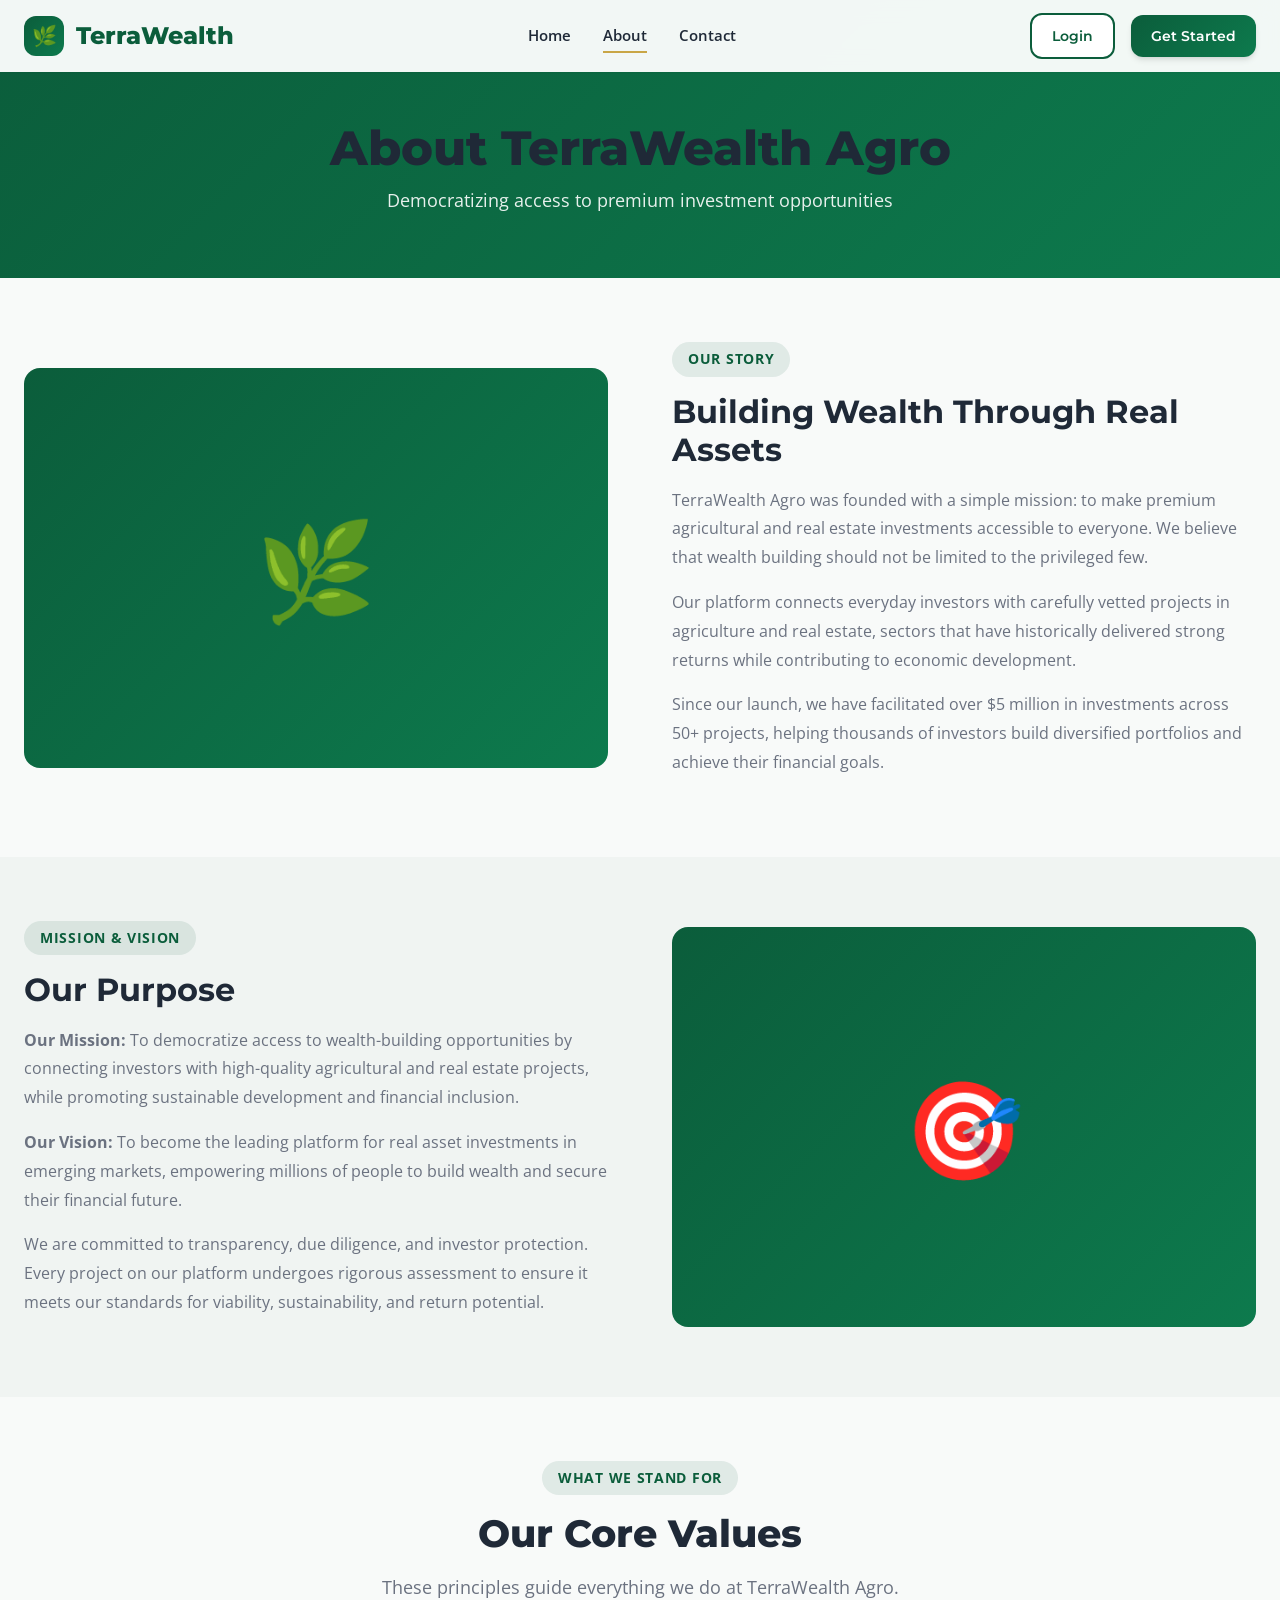
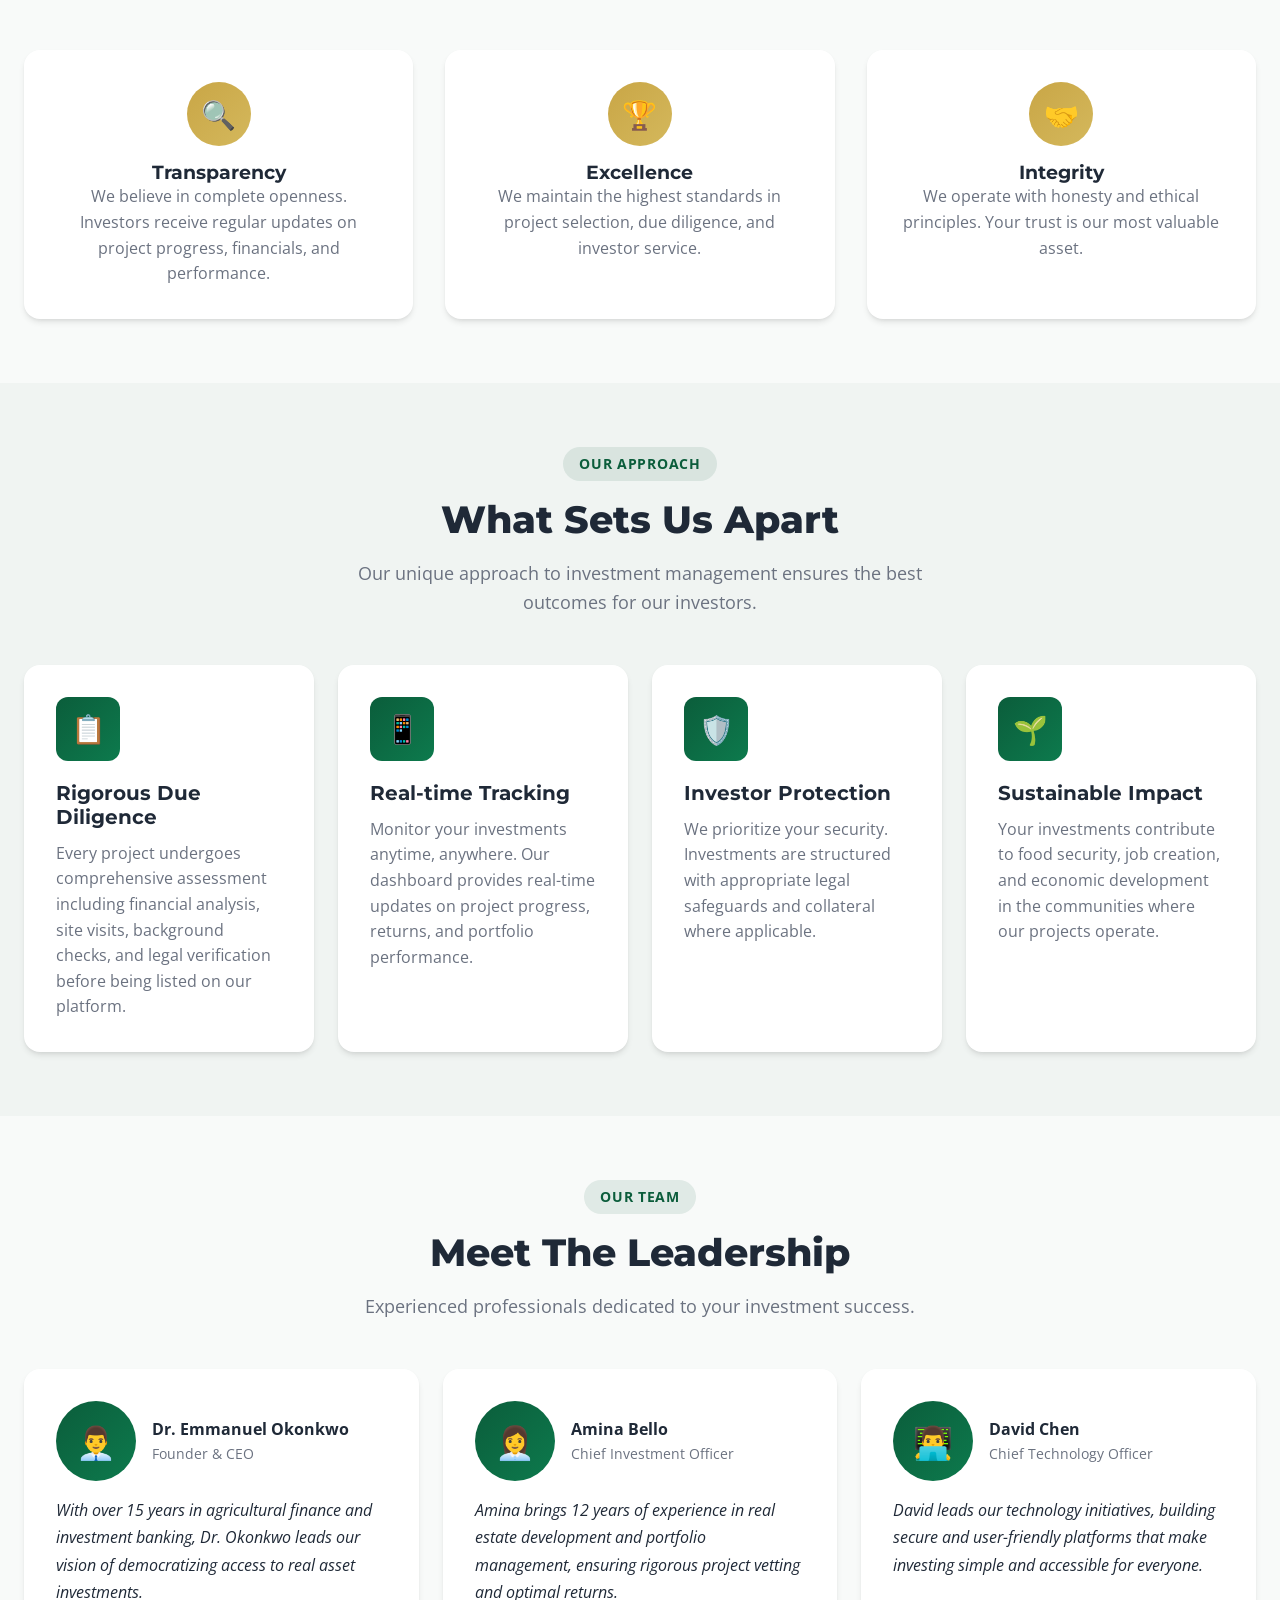
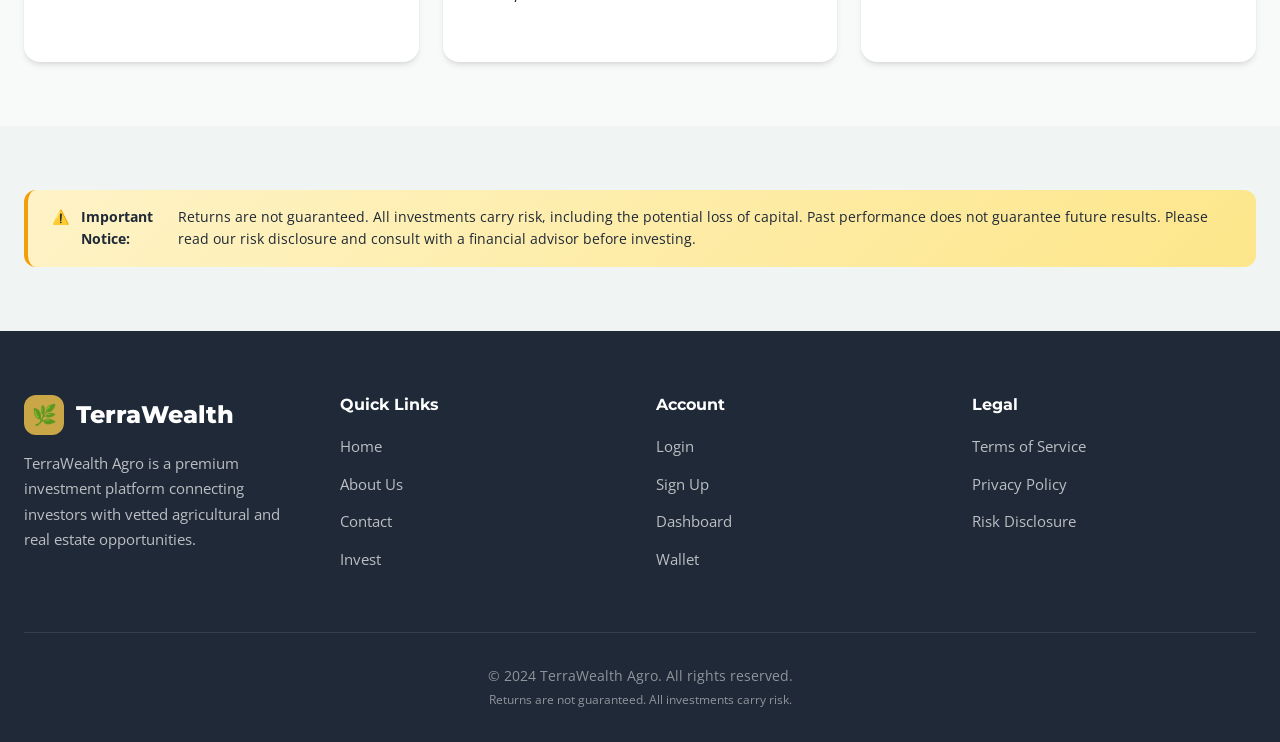
==== about.html @ c08430aa "feat: build full Structure System platform with multi-page frontend - Add core pages (index, about, " ====
<!DOCTYPE html>
<html lang="en">
<head>
  <meta charset="UTF-8">
  <meta name="viewport" content="width=device-width, initial-scale=1.0">
  <title>About Us - TerraWealth Agro</title>
  <meta name="description" content="Learn about TerraWealth Agro's mission to democratize access to agricultural and real estate investments.">
  
  <!-- Fonts -->
  <link rel="preconnect" href="https://fonts.googleapis.com">
  <link rel="preconnect" href="https://fonts.gstatic.com" crossorigin>
  <link href="https://fonts.googleapis.com/css2?family=Montserrat:wght@400;500;600;700;800&family=Open+Sans:wght@400;500;600&display=swap" rel="stylesheet">
  
  <!-- Styles -->
  <link rel="stylesheet" href="css/styles.css">
</head>
<body>
  <!-- Navigation -->
  <nav class="navbar">
    <div class="container">
      <a href="index.html" class="logo">
        <div class="logo-icon">🌿</div>
        <span>TerraWealth</span>
      </a>
      
      <ul class="nav-links">
        <li><a href="index.html">Home</a></li>
        <li><a href="about.html" class="active">About</a></li>
        <li><a href="contact.html">Contact</a></li>
      </ul>
      
      <div class="nav-auth">
        <a href="login.html" class="btn btn-secondary btn-sm auth-link">Login</a>
        <a href="signup.html" class="btn btn-primary btn-sm auth-link">Get Started</a>
        <a href="dashboard.html" class="btn btn-primary btn-sm dashboard-link" style="display: none;">Dashboard</a>
      </div>
      
      <button class="mobile-menu-btn" aria-label="Toggle menu">
        <span></span>
        <span></span>
        <span></span>
      </button>
    </div>
    
  </nav>

  <!-- Page Header -->
  <header class="page-header" style="padding-top: 120px;">
    <div class="container">
      <h1 class="page-title">About TerraWealth Agro</h1>
      <p class="page-subtitle">Democratizing access to premium investment opportunities</p>
    </div>
  </header>

  <!-- Company Introduction -->
  <section class="about-section">
    <div class="container">
      <div class="about-grid">
        <div class="about-image">🌿</div>
        <div class="about-content">
          <span class="section-label">Our Story</span>
          <h2>Building Wealth Through Real Assets</h2>
          <p>
            TerraWealth Agro was founded with a simple mission: to make premium agricultural and real estate investments accessible to everyone. 
            We believe that wealth building should not be limited to the privileged few.
          </p>
          <p>
            Our platform connects everyday investors with carefully vetted projects in agriculture and real estate, 
            sectors that have historically delivered strong returns while contributing to economic development.
          </p>
          <p>
            Since our launch, we have facilitated over $5 million in investments across 50+ projects, 
            helping thousands of investors build diversified portfolios and achieve their financial goals.
          </p>
        </div>
      </div>
    </div>
  </section>

  <!-- Mission & Vision -->
  <section class="about-section" style="background: var(--light-gray);">
    <div class="container">
      <div class="about-grid" style="direction: rtl;">
        <div class="about-image" style="direction: ltr;">🎯</div>
        <div class="about-content" style="direction: ltr;">
          <span class="section-label">Mission & Vision</span>
          <h2>Our Purpose</h2>
          <p>
            <strong>Our Mission:</strong> To democratize access to wealth-building opportunities by connecting investors with high-quality 
            agricultural and real estate projects, while promoting sustainable development and financial inclusion.
          </p>
          <p>
            <strong>Our Vision:</strong> To become the leading platform for real asset investments in emerging markets, 
            empowering millions of people to build wealth and secure their financial future.
          </p>
          <p>
            We are committed to transparency, due diligence, and investor protection. Every project on our platform undergoes 
            rigorous assessment to ensure it meets our standards for viability, sustainability, and return potential.
          </p>
        </div>
      </div>
    </div>
  </section>

  <!-- Core Values -->
  <section class="about-section">
    <div class="container">
      <div class="section-header">
        <span class="section-label">What We Stand For</span>
        <h2 class="section-title">Our Core Values</h2>
        <p class="section-subtitle">
          These principles guide everything we do at TerraWealth Agro.
        </p>
      </div>
      
      <div class="values-grid">
        <div class="value-card" data-animate="animate-fadeInUp">
          <div class="value-icon">🔍</div>
          <h3>Transparency</h3>
          <p class="card-text">
            We believe in complete openness. Investors receive regular updates on project progress, financials, and performance.
          </p>
        </div>
        
        <div class="value-card" data-animate="animate-fadeInUp" style="animation-delay: 0.15s;">
          <div class="value-icon">🏆</div>
          <h3>Excellence</h3>
          <p class="card-text">
            We maintain the highest standards in project selection, due diligence, and investor service.
          </p>
        </div>
        
        <div class="value-card" data-animate="animate-fadeInUp" style="animation-delay: 0.3s;">
          <div class="value-icon">🤝</div>
          <h3>Integrity</h3>
          <p class="card-text">
            We operate with honesty and ethical principles. Your trust is our most valuable asset.
          </p>
        </div>
      </div>
    </div>
  </section>

  <!-- Focus Areas -->
  <section class="about-section" style="background: var(--light-gray);">
    <div class="container">
      <div class="section-header">
        <span class="section-label">Our Approach</span>
        <h2 class="section-title">What Sets Us Apart</h2>
        <p class="section-subtitle">
          Our unique approach to investment management ensures the best outcomes for our investors.
        </p>
      </div>
      
      <div class="features-grid">
        <div class="feature-card" data-animate="animate-fadeInUp">
          <div class="feature-icon">📋</div>
          <h3 class="feature-title">Rigorous Due Diligence</h3>
          <p class="feature-text">
            Every project undergoes comprehensive assessment including financial analysis, site visits, 
            background checks, and legal verification before being listed on our platform.
          </p>
        </div>
        
        <div class="feature-card" data-animate="animate-fadeInUp" style="animation-delay: 0.1s;">
          <div class="feature-icon">📱</div>
          <h3 class="feature-title">Real-time Tracking</h3>
          <p class="feature-text">
            Monitor your investments anytime, anywhere. Our dashboard provides real-time updates on 
            project progress, returns, and portfolio performance.
          </p>
        </div>
        
        <div class="feature-card" data-animate="animate-fadeInUp" style="animation-delay: 0.2s;">
          <div class="feature-icon">🛡️</div>
          <h3 class="feature-title">Investor Protection</h3>
          <p class="feature-text">
            We prioritize your security. Investments are structured with appropriate legal safeguards 
            and collateral where applicable.
          </p>
        </div>
        
        <div class="feature-card" data-animate="animate-fadeInUp" style="animation-delay: 0.3s;">
          <div class="feature-icon">🌱</div>
          <h3 class="feature-title">Sustainable Impact</h3>
          <p class="feature-text">
            Your investments contribute to food security, job creation, and economic development 
            in the communities where our projects operate.
          </p>
        </div>
      </div>
    </div>
  </section>

  <!-- Team Section -->
  <section class="about-section">
    <div class="container">
      <div class="section-header">
        <span class="section-label">Our Team</span>
        <h2 class="section-title">Meet The Leadership</h2>
        <p class="section-subtitle">
          Experienced professionals dedicated to your investment success.
        </p>
      </div>
      
      <div class="testimonials-grid">
        <div class="testimonial-card" data-animate="animate-fadeInUp">
          <div class="testimonial-author" style="margin-bottom: 1rem;">
            <div class="testimonial-avatar" style="width: 80px; height: 80px; font-size: 2rem;">👨‍💼</div>
            <div>
              <div class="testimonial-name">Dr. Emmanuel Okonkwo</div>
              <div class="testimonial-role">Founder & CEO</div>
            </div>
          </div>
          <p class="testimonial-quote" style="font-size: 1rem;">
            With over 15 years in agricultural finance and investment banking, Dr. Okonkwo leads our vision 
            of democratizing access to real asset investments.
          </p>
        </div>
        
        <div class="testimonial-card" data-animate="animate-fadeInUp" style="animation-delay: 0.15s;">
          <div class="testimonial-author" style="margin-bottom: 1rem;">
            <div class="testimonial-avatar" style="width: 80px; height: 80px; font-size: 2rem;">👩‍💼</div>
            <div>
              <div class="testimonial-name">Amina Bello</div>
              <div class="testimonial-role">Chief Investment Officer</div>
            </div>
          </div>
          <p class="testimonial-quote" style="font-size: 1rem;">
            Amina brings 12 years of experience in real estate development and portfolio management, 
            ensuring rigorous project vetting and optimal returns.
          </p>
        </div>
        
        <div class="testimonial-card" data-animate="animate-fadeInUp" style="animation-delay: 0.3s;">
          <div class="testimonial-author" style="margin-bottom: 1rem;">
            <div class="testimonial-avatar" style="width: 80px; height: 80px; font-size: 2rem;">👨‍💻</div>
            <div>
              <div class="testimonial-name">David Chen</div>
              <div class="testimonial-role">Chief Technology Officer</div>
            </div>
          </div>
          <p class="testimonial-quote" style="font-size: 1rem;">
            David leads our technology initiatives, building secure and user-friendly platforms 
            that make investing simple and accessible for everyone.
          </p>
        </div>
      </div>
    </div>
  </section>

  <!-- Disclaimer -->
  <section class="section" style="padding: 2rem 0; background: var(--light-gray);">
    <div class="container">
      <div class="disclaimer">
        <p class="disclaimer-text">
          <strong>Important Notice:</strong> Returns are not guaranteed. All investments carry risk, including the potential loss of capital. 
          Past performance does not guarantee future results. Please read our risk disclosure and consult with a financial advisor before investing.
        </p>
      </div>
    </div>
  </section>

  <!-- Footer -->
  <footer class="footer">
    <div class="container">
      <div class="footer-grid">
        <div class="footer-brand">
          <a href="index.html" class="logo">
            <div class="logo-icon">🌿</div>
            <span>TerraWealth</span>
          </a>
          <p class="footer-text">
            TerraWealth Agro is a premium investment platform connecting investors with vetted agricultural and real estate opportunities.
          </p>
        </div>
        
        <div>
          <h4 class="footer-title">Quick Links</h4>
          <ul class="footer-links">
            <li><a href="index.html">Home</a></li>
            <li><a href="about.html">About Us</a></li>
            <li><a href="contact.html">Contact</a></li>
            <li><a href="invest.html">Invest</a></li>
          </ul>
        </div>
        
        <div>
          <h4 class="footer-title">Account</h4>
          <ul class="footer-links">
            <li><a href="login.html">Login</a></li>
            <li><a href="signup.html">Sign Up</a></li>
            <li><a href="dashboard.html">Dashboard</a></li>
            <li><a href="wallet.html">Wallet</a></li>
          </ul>
        </div>
        
        <div>
          <h4 class="footer-title">Legal</h4>
          <ul class="footer-links">
            <li><a href="#">Terms of Service</a></li>
            <li><a href="#">Privacy Policy</a></li>
            <li><a href="#">Risk Disclosure</a></li>
          </ul>
        </div>
      </div>
      
      <div class="footer-bottom">
        <p class="footer-copyright">
          © 2024 TerraWealth Agro. All rights reserved. 
          <br>
          <small>Returns are not guaranteed. All investments carry risk.</small>
        </p>
      </div>
    </div>
  </footer>

  <!-- Scripts -->
  <script src="js/auth.js"></script>
  <script src="js/wallet.js"></script>
  <script src="js/projects.js"></script>
  <script src="js/investment.js"></script>
  <script src="js/main.js"></script>
</body>
</html>
---- css/styles.css ----
/* ============================================
   TERRAWEALTH AGRO - Premium Fintech Styles
   ============================================ */

/* CSS Variables */
:root {
  --deep-green: #0B5D3B;
  --deep-green-dark: #094a2f;
  --deep-green-light: #0d7a4d;
  --gold: #C9A646;
  --gold-light: #d4b85c;
  --gold-dark: #b8943a;
  --white: #FFFFFF;
  --off-white: #F8FAF9;
  --light-gray: #F0F4F2;
  --medium-gray: #9CA3AF;
  --dark-gray: #374151;
  --text-dark: #1F2937;
  --text-light: #6B7280;
  --success: #10B981;
  --warning: #F59E0B;
  --danger: #EF4444;
  --info: #3B82F6;
  --shadow-sm: 0 1px 2px 0 rgba(0, 0, 0, 0.05);
  --shadow-md: 0 4px 6px -1px rgba(0, 0, 0, 0.1), 0 2px 4px -1px rgba(0, 0, 0, 0.06);
  --shadow-lg: 0 10px 15px -3px rgba(0, 0, 0, 0.1), 0 4px 6px -2px rgba(0, 0, 0, 0.05);
  --shadow-xl: 0 20px 25px -5px rgba(0, 0, 0, 0.1), 0 10px 10px -5px rgba(0, 0, 0, 0.04);
  --radius-sm: 8px;
  --radius-md: 12px;
  --radius-lg: 16px;
  --radius-xl: 24px;
  --transition-fast: 0.15s ease;
  --transition-normal: 0.3s ease;
  --transition-slow: 0.5s ease;
}

/* Reset & Base */
*, *::before, *::after {
  box-sizing: border-box;
  margin: 0;
  padding: 0;
}

html {
  scroll-behavior: smooth;
}

body {
  font-family: 'Open Sans', -apple-system, BlinkMacSystemFont, 'Segoe UI', Roboto, sans-serif;
  font-size: 16px;
  line-height: 1.6;
  color: var(--text-dark);
  background-color: var(--off-white);
  min-height: 100vh;
}

h1, h2, h3, h4, h5, h6 {
  font-family: 'Montserrat', sans-serif;
  font-weight: 700;
  line-height: 1.2;
  color: var(--text-dark);
}

a {
  text-decoration: none;
  color: inherit;
  transition: color var(--transition-fast);
}

img {
  max-width: 100%;
  height: auto;
  display: block;
}

button {
  cursor: pointer;
  border: none;
  background: none;
  font-family: inherit;
}

input, textarea, select {
  font-family: inherit;
  font-size: inherit;
}

/* Utility Classes */
.container {
  width: 100%;
  max-width: 1280px;
  margin: 0 auto;
  padding: 0 1.5rem;
}

.container-narrow {
  max-width: 960px;
}

.flex {
  display: flex;
}

.flex-col {
  flex-direction: column;
}

.items-center {
  align-items: center;
}

.justify-center {
  justify-content: center;
}

.justify-between {
  justify-content: space-between;
}

.gap-1 { gap: 0.25rem; }
.gap-2 { gap: 0.5rem; }
.gap-3 { gap: 0.75rem; }
.gap-4 { gap: 1rem; }
.gap-6 { gap: 1.5rem; }
.gap-8 { gap: 2rem; }

.grid {
  display: grid;
}

.grid-cols-1 { grid-template-columns: repeat(1, 1fr); }
.grid-cols-2 { grid-template-columns: repeat(2, 1fr); }
.grid-cols-3 { grid-template-columns: repeat(3, 1fr); }
.grid-cols-4 { grid-template-columns: repeat(4, 1fr); }

@media (max-width: 1024px) {
  .lg\:grid-cols-2 { grid-template-columns: repeat(2, 1fr); }
  .lg\:grid-cols-1 { grid-template-columns: repeat(1, 1fr); }
}

@media (max-width: 768px) {
  .md\:grid-cols-1 { grid-template-columns: repeat(1, 1fr); }
  .md\:hidden { display: none; }
  .md\:flex { display: flex; }
}

.text-center { text-align: center; }
.text-left { text-align: left; }
.text-right { text-align: right; }

.hidden { display: none; }
.sr-only {
  position: absolute;
  width: 1px;
  height: 1px;
  padding: 0;
  margin: -1px;
  overflow: hidden;
  clip: rect(0, 0, 0, 0);
  white-space: nowrap;
  border: 0;
}

/* Typography */
.text-xs { font-size: 0.75rem; }
.text-sm { font-size: 0.875rem; }
.text-base { font-size: 1rem; }
.text-lg { font-size: 1.125rem; }
.text-xl { font-size: 1.25rem; }
.text-2xl { font-size: 1.5rem; }
.text-3xl { font-size: 1.875rem; }
.text-4xl { font-size: 2.25rem; }
.text-5xl { font-size: 3rem; }

.font-normal { font-weight: 400; }
.font-medium { font-weight: 500; }
.font-semibold { font-weight: 600; }
.font-bold { font-weight: 700; }

.text-white { color: var(--white); }
.text-green { color: var(--deep-green); }
.text-gold { color: var(--gold); }
.text-gray { color: var(--text-light); }
.text-dark { color: var(--text-dark); }
.text-success { color: var(--success); }
.text-warning { color: var(--warning); }
.text-danger { color: var(--danger); }

/* Spacing */
.mt-1 { margin-top: 0.25rem; }
.mt-2 { margin-top: 0.5rem; }
.mt-3 { margin-top: 0.75rem; }
.mt-4 { margin-top: 1rem; }
.mt-6 { margin-top: 1.5rem; }
.mt-8 { margin-top: 2rem; }
.mt-12 { margin-top: 3rem; }

.mb-1 { margin-bottom: 0.25rem; }
.mb-2 { margin-bottom: 0.5rem; }
.mb-3 { margin-bottom: 0.75rem; }
.mb-4 { margin-bottom: 1rem; }
.mb-6 { margin-bottom: 1.5rem; }
.mb-8 { margin-bottom: 2rem; }
.mb-12 { margin-bottom: 3rem; }

.py-2 { padding-top: 0.5rem; padding-bottom: 0.5rem; }
.py-3 { padding-top: 0.75rem; padding-bottom: 0.75rem; }
.py-4 { padding-top: 1rem; padding-bottom: 1rem; }
.py-6 { padding-top: 1.5rem; padding-bottom: 1.5rem; }
.py-8 { padding-top: 2rem; padding-bottom: 2rem; }
.py-12 { padding-top: 3rem; padding-bottom: 3rem; }
.py-16 { padding-top: 4rem; padding-bottom: 4rem; }
.py-20 { padding-top: 5rem; padding-bottom: 5rem; }

.px-4 { padding-left: 1rem; padding-right: 1rem; }
.px-6 { padding-left: 1.5rem; padding-right: 1.5rem; }
.px-8 { padding-left: 2rem; padding-right: 2rem; }

/* Buttons */
.btn {
  display: inline-flex;
  align-items: center;
  justify-content: center;
  gap: 0.5rem;
  padding: 0.875rem 1.75rem;
  font-family: 'Montserrat', sans-serif;
  font-weight: 600;
  font-size: 0.9375rem;
  border-radius: var(--radius-md);
  transition: all var(--transition-normal);
  cursor: pointer;
  border: none;
}

.btn-primary {
  background: linear-gradient(135deg, var(--deep-green) 0%, var(--deep-green-light) 100%);
  color: var(--white);
  box-shadow: var(--shadow-md);
}

.btn-primary:hover {
  background: linear-gradient(135deg, var(--deep-green-dark) 0%, var(--deep-green) 100%);
  transform: translateY(-2px);
  box-shadow: var(--shadow-lg);
}

.btn-secondary {
  background: var(--white);
  color: var(--deep-green);
  border: 2px solid var(--deep-green);
}

.btn-secondary:hover {
  background: var(--deep-green);
  color: var(--white);
  transform: translateY(-2px);
}

.btn-gold {
  background: linear-gradient(135deg, var(--gold) 0%, var(--gold-light) 100%);
  color: var(--text-dark);
  box-shadow: var(--shadow-md);
}

.btn-gold:hover {
  background: linear-gradient(135deg, var(--gold-dark) 0%, var(--gold) 100%);
  transform: translateY(-2px);
  box-shadow: var(--shadow-lg);
}

.btn-outline {
  background: transparent;
  color: var(--white);
  border: 2px solid var(--white);
}

.btn-outline:hover {
  background: var(--white);
  color: var(--deep-green);
}

.btn-sm {
  padding: 0.625rem 1.25rem;
  font-size: 0.875rem;
}

.btn-lg {
  padding: 1rem 2.5rem;
  font-size: 1rem;
}

.btn-full {
  width: 100%;
}

.btn:disabled {
  opacity: 0.6;
  cursor: not-allowed;
  transform: none !important;
}

/* Cards */
.card {
  background: var(--white);
  border-radius: var(--radius-lg);
  box-shadow: var(--shadow-md);
  overflow: hidden;
  transition: transform var(--transition-normal), box-shadow var(--transition-normal);
}

.card:hover {
  transform: translateY(-4px);
  box-shadow: var(--shadow-xl);
}

.card-body {
  padding: 1.5rem;
}

.card-title {
  font-size: 1.25rem;
  font-weight: 700;
  margin-bottom: 0.75rem;
  color: var(--text-dark);
}

.card-text {
  color: var(--text-light);
  line-height: 1.6;
}

/* Forms */
.form-group {
  margin-bottom: 1.25rem;
}

.form-label {
  display: block;
  font-weight: 600;
  font-size: 0.875rem;
  color: var(--text-dark);
  margin-bottom: 0.5rem;
}

.form-input,
.form-textarea,
.form-select {
  width: 100%;
  padding: 0.875rem 1rem;
  font-size: 0.9375rem;
  border: 2px solid var(--light-gray);
  border-radius: var(--radius-md);
  background: var(--white);
  color: var(--text-dark);
  transition: border-color var(--transition-fast), box-shadow var(--transition-fast);
}

.form-input:focus,
.form-textarea:focus,
.form-select:focus {
  outline: none;
  border-color: var(--deep-green);
  box-shadow: 0 0 0 3px rgba(11, 93, 59, 0.1);
}

.form-input::placeholder,
.form-textarea::placeholder {
  color: var(--medium-gray);
}

.form-textarea {
  min-height: 120px;
  resize: vertical;
}

.form-error {
  color: var(--danger);
  font-size: 0.875rem;
  margin-top: 0.375rem;
}

/* Navigation */
.navbar {
  position: fixed;
  top: 0;
  left: 0;
  right: 0;
  z-index: 1000;
  background: rgba(255, 255, 255, 0.95);
  backdrop-filter: blur(10px);
  box-shadow: var(--shadow-sm);
  transition: all var(--transition-normal);
}

.navbar.scrolled {
  box-shadow: var(--shadow-md);
}

.navbar .container {
  display: flex;
  align-items: center;
  justify-content: space-between;
  height: 72px;
}

.logo {
  display: flex;
  align-items: center;
  gap: 0.75rem;
  font-family: 'Montserrat', sans-serif;
  font-weight: 800;
  font-size: 1.5rem;
  color: var(--deep-green);
}

.logo-icon {
  width: 40px;
  height: 40px;
  background: linear-gradient(135deg, var(--deep-green) 0%, var(--deep-green-light) 100%);
  border-radius: var(--radius-md);
  display: flex;
  align-items: center;
  justify-content: center;
  color: var(--white);
  font-size: 1.25rem;
}

.nav-links {
  display: flex;
  align-items: center;
  gap: 2rem;
  list-style: none;
}

.nav-links a {
  font-weight: 600;
  font-size: 0.9375rem;
  color: var(--text-dark);
  position: relative;
  padding: 0.5rem 0;
}

.nav-links a::after {
  content: '';
  position: absolute;
  bottom: 0;
  left: 0;
  width: 0;
  height: 2px;
  background: var(--gold);
  transition: width var(--transition-normal);
}

.nav-links a:hover::after,
.nav-links a.active::after {
  width: 100%;
}

.nav-links a:hover {
  color: var(--deep-green);
}

.nav-auth {
  display: flex;
  align-items: center;
  gap: 1rem;
}

.mobile-menu-btn {
  display: none;
  flex-direction: column;
  gap: 5px;
  padding: 0.5rem;
}

.mobile-menu-btn span {
  display: block;
  width: 24px;
  height: 2px;
  background: var(--text-dark);
  transition: all var(--transition-fast);
}

@media (max-width: 768px) {
  .nav-links,
  .nav-auth {
    display: none;
  }
  
  .mobile-menu-btn {
    display: flex;
  }
  
  .mobile-menu {
    position: fixed;
    top: 72px;
    left: 0;
    right: 0;
    background: var(--white);
    padding: 1.5rem;
    box-shadow: var(--shadow-lg);
    transform: translateY(-100%);
    opacity: 0;
    visibility: hidden;
    transition: all var(--transition-normal);
  }
  
  .mobile-menu.active {
    transform: translateY(0);
    opacity: 1;
    visibility: visible;
  }
  
  .mobile-menu .nav-links {
    display: flex;
    flex-direction: column;
    gap: 1rem;
  }
  
  .mobile-menu .nav-auth {
    display: flex;
    flex-direction: column;
    margin-top: 1.5rem;
    padding-top: 1.5rem;
    border-top: 1px solid var(--light-gray);
  }
}

/* Hero Section */
.hero {
  position: relative;
  min-height: 100vh;
  display: flex;
  align-items: center;
  background: linear-gradient(135deg, var(--deep-green) 0%, #0a4a2e 50%, var(--deep-green-dark) 100%);
  overflow: hidden;
  padding-top: 72px;
}

.hero::before {
  content: '';
  position: absolute;
  top: 0;
  left: 0;
  right: 0;
  bottom: 0;
  background: url("data:image/svg+xml,%3Csvg width='60' height='60' viewBox='0 0 60 60' xmlns='http://www.w3.org/2000/svg'%3E%3Cg fill='none' fill-rule='evenodd'%3E%3Cg fill='%23ffffff' fill-opacity='0.03'%3E%3Cpath d='M36 34v-4h-2v4h-4v2h4v4h2v-4h4v-2h-4zm0-30V0h-2v4h-4v2h4v4h2V6h4V4h-4zM6 34v-4H4v4H0v2h4v4h2v-4h4v-2H6zM6 4V0H4v4H0v2h4v4h2V6h4V4H6z'/%3E%3C/g%3E%3C/g%3E%3C/svg%3E");
  opacity: 0.5;
}

.hero-content {
  position: relative;
  z-index: 1;
  max-width: 640px;
}

.hero-badge {
  display: inline-flex;
  align-items: center;
  gap: 0.5rem;
  padding: 0.5rem 1rem;
  background: rgba(255, 255, 255, 0.1);
  border: 1px solid rgba(255, 255, 255, 0.2);
  border-radius: 50px;
  color: var(--gold);
  font-size: 0.875rem;
  font-weight: 600;
  margin-bottom: 1.5rem;
}

.hero-title {
  font-size: clamp(2.5rem, 5vw, 4rem);
  font-weight: 800;
  color: var(--white);
  line-height: 1.1;
  margin-bottom: 1.5rem;
}

.hero-title span {
  color: var(--gold);
}

.hero-subtitle {
  font-size: 1.25rem;
  color: rgba(255, 255, 255, 0.85);
  line-height: 1.7;
  margin-bottom: 2rem;
}

.hero-cta {
  display: flex;
  gap: 1rem;
  flex-wrap: wrap;
}

.hero-stats {
  position: absolute;
  bottom: 3rem;
  left: 0;
  right: 0;
  display: flex;
  justify-content: center;
  gap: 4rem;
  z-index: 1;
}

.hero-stat {
  text-align: center;
}

.hero-stat-value {
  font-family: 'Montserrat', sans-serif;
  font-size: 2.5rem;
  font-weight: 800;
  color: var(--gold);
}

.hero-stat-label {
  font-size: 0.875rem;
  color: rgba(255, 255, 255, 0.7);
  text-transform: uppercase;
  letter-spacing: 0.05em;
}

@media (max-width: 768px) {
  .hero-stats {
    flex-direction: column;
    gap: 1.5rem;
    position: relative;
    bottom: auto;
    margin-top: 3rem;
  }
}

/* Section Styles */
.section {
  padding: 5rem 0;
}

.section-header {
  text-align: center;
  max-width: 640px;
  margin: 0 auto 3rem;
}

.section-label {
  display: inline-block;
  padding: 0.375rem 1rem;
  background: rgba(11, 93, 59, 0.1);
  color: var(--deep-green);
  font-size: 0.875rem;
  font-weight: 700;
  text-transform: uppercase;
  letter-spacing: 0.05em;
  border-radius: 50px;
  margin-bottom: 1rem;
}

.section-title {
  font-size: clamp(1.875rem, 3vw, 2.5rem);
  font-weight: 800;
  color: var(--text-dark);
  margin-bottom: 1rem;
}

.section-subtitle {
  font-size: 1.125rem;
  color: var(--text-light);
}

/* Features Section */
.features-grid {
  display: grid;
  grid-template-columns: repeat(auto-fit, minmax(280px, 1fr));
  gap: 1.5rem;
}

.feature-card {
  background: var(--white);
  padding: 2rem;
  border-radius: var(--radius-lg);
  box-shadow: var(--shadow-md);
  transition: all var(--transition-normal);
}

.feature-card:hover {
  transform: translateY(-4px);
  box-shadow: var(--shadow-xl);
}

.feature-icon {
  width: 64px;
  height: 64px;
  background: linear-gradient(135deg, var(--deep-green) 0%, var(--deep-green-light) 100%);
  border-radius: var(--radius-md);
  display: flex;
  align-items: center;
  justify-content: center;
  color: var(--white);
  font-size: 1.75rem;
  margin-bottom: 1.25rem;
}

.feature-title {
  font-size: 1.25rem;
  font-weight: 700;
  margin-bottom: 0.75rem;
  color: var(--text-dark);
}

.feature-text {
  color: var(--text-light);
  line-height: 1.6;
}

/* Investment Categories */
.categories-grid {
  display: grid;
  grid-template-columns: repeat(auto-fit, minmax(320px, 1fr));
  gap: 1.5rem;
}

.category-card {
  position: relative;
  background: var(--white);
  border-radius: var(--radius-lg);
  overflow: hidden;
  box-shadow: var(--shadow-md);
  transition: all var(--transition-normal);
}

.category-card:hover {
  transform: translateY(-4px);
  box-shadow: var(--shadow-xl);
}

.category-image {
  height: 200px;
  background: linear-gradient(135deg, var(--deep-green) 0%, var(--deep-green-light) 100%);
  display: flex;
  align-items: center;
  justify-content: center;
  color: var(--white);
  font-size: 4rem;
}

.category-content {
  padding: 1.5rem;
}

.category-title {
  font-size: 1.375rem;
  font-weight: 700;
  margin-bottom: 0.5rem;
  color: var(--text-dark);
}

.category-list {
  list-style: none;
  margin-top: 1rem;
}

.category-list li {
  display: flex;
  align-items: center;
  gap: 0.5rem;
  padding: 0.5rem 0;
  color: var(--text-light);
  font-size: 0.9375rem;
}

.category-list li::before {
  content: '✓';
  color: var(--success);
  font-weight: 700;
}

/* How It Works */
.steps-grid {
  display: grid;
  grid-template-columns: repeat(auto-fit, minmax(240px, 1fr));
  gap: 2rem;
  counter-reset: step;
}

.step-card {
  position: relative;
  text-align: center;
  padding: 2rem;
}

.step-number {
  width: 64px;
  height: 64px;
  background: linear-gradient(135deg, var(--gold) 0%, var(--gold-light) 100%);
  border-radius: 50%;
  display: flex;
  align-items: center;
  justify-content: center;
  margin: 0 auto 1.5rem;
  font-family: 'Montserrat', sans-serif;
  font-size: 1.5rem;
  font-weight: 800;
  color: var(--white);
}

.step-title {
  font-size: 1.25rem;
  font-weight: 700;
  margin-bottom: 0.75rem;
  color: var(--text-dark);
}

.step-text {
  color: var(--text-light);
  line-height: 1.6;
}

/* Testimonials */
.testimonials-grid {
  display: grid;
  grid-template-columns: repeat(auto-fit, minmax(320px, 1fr));
  gap: 1.5rem;
}

.testimonial-card {
  background: var(--white);
  padding: 2rem;
  border-radius: var(--radius-lg);
  box-shadow: var(--shadow-md);
}

.testimonial-quote {
  font-size: 1.125rem;
  color: var(--text-dark);
  line-height: 1.7;
  margin-bottom: 1.5rem;
  font-style: italic;
}

.testimonial-author {
  display: flex;
  align-items: center;
  gap: 1rem;
}

.testimonial-avatar {
  width: 56px;
  height: 56px;
  background: linear-gradient(135deg, var(--deep-green) 0%, var(--deep-green-light) 100%);
  border-radius: 50%;
  display: flex;
  align-items: center;
  justify-content: center;
  color: var(--white);
  font-size: 1.5rem;
  font-weight: 700;
}

.testimonial-name {
  font-weight: 700;
  color: var(--text-dark);
}

.testimonial-role {
  font-size: 0.875rem;
  color: var(--text-light);
}

/* Disclaimer */
.disclaimer {
  background: linear-gradient(135deg, #FEF3C7 0%, #FDE68A 100%);
  padding: 1rem 1.5rem;
  border-radius: var(--radius-md);
  border-left: 4px solid var(--warning);
  margin: 2rem 0;
}

.disclaimer-text {
  font-size: 0.875rem;
  color: var(--text-dark);
  display: flex;
  align-items: flex-start;
  gap: 0.75rem;
}

.disclaimer-text::before {
  content: '⚠️';
  flex-shrink: 0;
}

/* Footer */
.footer {
  background: var(--text-dark);
  color: var(--white);
  padding: 4rem 0 2rem;
}

.footer-grid {
  display: grid;
  grid-template-columns: repeat(auto-fit, minmax(200px, 1fr));
  gap: 2rem;
  margin-bottom: 3rem;
}

.footer-brand .logo {
  color: var(--white);
  margin-bottom: 1rem;
}

.footer-brand .logo-icon {
  background: var(--gold);
}

.footer-text {
  color: rgba(255, 255, 255, 0.7);
  line-height: 1.7;
  font-size: 0.9375rem;
}

.footer-title {
  font-size: 1rem;
  font-weight: 700;
  margin-bottom: 1.25rem;
  color: var(--white);
}

.footer-links {
  list-style: none;
}

.footer-links li {
  margin-bottom: 0.75rem;
}

.footer-links a {
  color: rgba(255, 255, 255, 0.7);
  font-size: 0.9375rem;
  transition: color var(--transition-fast);
}

.footer-links a:hover {
  color: var(--gold);
}

.footer-bottom {
  padding-top: 2rem;
  border-top: 1px solid rgba(255, 255, 255, 0.1);
  text-align: center;
}

.footer-copyright {
  color: rgba(255, 255, 255, 0.5);
  font-size: 0.875rem;
}

/* Auth Pages */
.auth-page {
  min-height: 100vh;
  display: flex;
  align-items: center;
  justify-content: center;
  background: linear-gradient(135deg, var(--deep-green) 0%, var(--deep-green-dark) 100%);
  padding: 2rem;
}

.auth-container {
  width: 100%;
  max-width: 480px;
}

.auth-card {
  background: var(--white);
  border-radius: var(--radius-xl);
  padding: 2.5rem;
  box-shadow: var(--shadow-xl);
}

.auth-header {
  text-align: center;
  margin-bottom: 2rem;
}

.auth-header .logo {
  justify-content: center;
  margin-bottom: 1.5rem;
}

.auth-title {
  font-size: 1.75rem;
  font-weight: 800;
  color: var(--text-dark);
  margin-bottom: 0.5rem;
}

.auth-subtitle {
  color: var(--text-light);
  font-size: 0.9375rem;
}

.auth-footer {
  text-align: center;
  margin-top: 1.5rem;
  padding-top: 1.5rem;
  border-top: 1px solid var(--light-gray);
}

.auth-footer p {
  color: var(--text-light);
  font-size: 0.9375rem;
}

.auth-footer a {
  color: var(--deep-green);
  font-weight: 600;
}

.auth-footer a:hover {
  color: var(--gold);
}

/* Dashboard Layout */
.dashboard {
  display: flex;
  min-height: 100vh;
  background: var(--off-white);
}

.sidebar {
  width: 280px;
  background: var(--white);
  border-right: 1px solid var(--light-gray);
  display: flex;
  flex-direction: column;
  position: fixed;
  top: 0;
  left: 0;
  bottom: 0;
  z-index: 100;
  transition: transform var(--transition-normal);
}

.sidebar-header {
  padding: 1.5rem;
  border-bottom: 1px solid var(--light-gray);
}

.sidebar-header .logo {
  font-size: 1.25rem;
}

.sidebar-nav {
  flex: 1;
  padding: 1rem 0;
  overflow-y: auto;
}

.sidebar-nav ul {
  list-style: none;
}

.sidebar-nav li {
  margin: 0.25rem 1rem;
}

.sidebar-nav a {
  display: flex;
  align-items: center;
  gap: 0.875rem;
  padding: 0.875rem 1rem;
  border-radius: var(--radius-md);
  color: var(--text-light);
  font-weight: 600;
  font-size: 0.9375rem;
  transition: all var(--transition-fast);
}

.sidebar-nav a:hover,
.sidebar-nav a.active {
  background: rgba(11, 93, 59, 0.1);
  color: var(--deep-green);
}

.sidebar-nav a.active {
  background: var(--deep-green);
  color: var(--white);
}

.sidebar-footer {
  padding: 1rem 1.5rem;
  border-top: 1px solid var(--light-gray);
}

.sidebar-toggle {
  display: none;
  position: fixed;
  top: 1rem;
  left: 1rem;
  z-index: 101;
  width: 48px;
  height: 48px;
  background: var(--white);
  border-radius: var(--radius-md);
  box-shadow: var(--shadow-md);
  align-items: center;
  justify-content: center;
  font-size: 1.25rem;
}

.main-content {
  flex: 1;
  margin-left: 280px;
  padding: 2rem;
}

.dashboard-header {
  display: flex;
  align-items: center;
  justify-content: space-between;
  margin-bottom: 2rem;
}

.dashboard-title {
  font-size: 1.75rem;
  font-weight: 800;
  color: var(--text-dark);
}

.dashboard-subtitle {
  color: var(--text-light);
  font-size: 0.9375rem;
  margin-top: 0.25rem;
}

.user-menu {
  display: flex;
  align-items: center;
  gap: 1rem;
}

.user-avatar {
  width: 44px;
  height: 44px;
  background: linear-gradient(135deg, var(--deep-green) 0%, var(--deep-green-light) 100%);
  border-radius: 50%;
  display: flex;
  align-items: center;
  justify-content: center;
  color: var(--white);
  font-weight: 700;
  font-size: 1rem;
}

@media (max-width: 1024px) {
  .sidebar {
    transform: translateX(-100%);
  }
  
  .sidebar.active {
    transform: translateX(0);
  }
  
  .sidebar-toggle {
    display: flex;
  }
  
  .main-content {
    margin-left: 0;
    padding-top: 5rem;
  }
}

/* Stats Cards */
.stats-grid {
  display: grid;
  grid-template-columns: repeat(auto-fit, minmax(240px, 1fr));
  gap: 1.5rem;
  margin-bottom: 2rem;
}

.stat-card {
  background: var(--white);
  padding: 1.5rem;
  border-radius: var(--radius-lg);
  box-shadow: var(--shadow-md);
}

.stat-label {
  font-size: 0.875rem;
  color: var(--text-light);
  text-transform: uppercase;
  letter-spacing: 0.05em;
  margin-bottom: 0.5rem;
}

.stat-value {
  font-family: 'Montserrat', sans-serif;
  font-size: 1.875rem;
  font-weight: 800;
  color: var(--text-dark);
  margin-bottom: 0.5rem;
}

.stat-change {
  display: inline-flex;
  align-items: center;
  gap: 0.25rem;
  font-size: 0.875rem;
  font-weight: 600;
}

.stat-change.positive {
  color: var(--success);
}

.stat-change.negative {
  color: var(--danger);
}

/* Chart Container */
.chart-container {
  background: var(--white);
  padding: 1.5rem;
  border-radius: var(--radius-lg);
  box-shadow: var(--shadow-md);
  margin-bottom: 2rem;
}

.chart-header {
  display: flex;
  align-items: center;
  justify-content: space-between;
  margin-bottom: 1.5rem;
}

.chart-title {
  font-size: 1.125rem;
  font-weight: 700;
  color: var(--text-dark);
}

/* Investment Cards */
.investments-grid {
  display: grid;
  grid-template-columns: repeat(auto-fit, minmax(320px, 1fr));
  gap: 1.5rem;
}

.investment-card {
  background: var(--white);
  border-radius: var(--radius-lg);
  box-shadow: var(--shadow-md);
  overflow: hidden;
}

.investment-header {
  padding: 1.25rem;
  border-bottom: 1px solid var(--light-gray);
  display: flex;
  align-items: center;
  justify-content: space-between;
}

.investment-type {
  display: inline-flex;
  align-items: center;
  gap: 0.5rem;
  padding: 0.375rem 0.875rem;
  background: rgba(11, 93, 59, 0.1);
  color: var(--deep-green);
  font-size: 0.75rem;
  font-weight: 700;
  text-transform: uppercase;
  letter-spacing: 0.05em;
  border-radius: 50px;
}

.investment-status {
  display: inline-flex;
  align-items: center;
  gap: 0.375rem;
  padding: 0.375rem 0.875rem;
  font-size: 0.75rem;
  font-weight: 700;
  text-transform: uppercase;
  letter-spacing: 0.05em;
  border-radius: 50px;
}

.investment-status.active {
  background: rgba(16, 185, 129, 0.1);
  color: var(--success);
}

.investment-status.pending {
  background: rgba(245, 158, 11, 0.1);
  color: var(--warning);
}

.investment-body {
  padding: 1.25rem;
}

.investment-title {
  font-size: 1.125rem;
  font-weight: 700;
  color: var(--text-dark);
  margin-bottom: 0.5rem;
}

.investment-meta {
  display: flex;
  gap: 1.5rem;
  margin-bottom: 1rem;
}

.investment-meta-item {
  display: flex;
  flex-direction: column;
}

.investment-meta-label {
  font-size: 0.75rem;
  color: var(--text-light);
  text-transform: uppercase;
  letter-spacing: 0.05em;
}

.investment-meta-value {
  font-weight: 700;
  color: var(--text-dark);
}

.investment-progress {
  margin-bottom: 1rem;
}

.progress-bar {
  height: 8px;
  background: var(--light-gray);
  border-radius: 4px;
  overflow: hidden;
}

.progress-fill {
  height: 100%;
  background: linear-gradient(90deg, var(--deep-green) 0%, var(--deep-green-light) 100%);
  border-radius: 4px;
  transition: width var(--transition-slow);
}

.progress-text {
  display: flex;
  justify-content: space-between;
  font-size: 0.875rem;
  color: var(--text-light);
  margin-top: 0.5rem;
}

/* Project Cards */
.projects-grid {
  display: grid;
  grid-template-columns: repeat(auto-fit, minmax(340px, 1fr));
  gap: 1.5rem;
}

.project-card {
  background: var(--white);
  border-radius: var(--radius-lg);
  box-shadow: var(--shadow-md);
  overflow: hidden;
  transition: all var(--transition-normal);
}

.project-card:hover {
  transform: translateY(-4px);
  box-shadow: var(--shadow-xl);
}

.project-image {
  height: 180px;
  background: linear-gradient(135deg, var(--deep-green) 0%, var(--deep-green-light) 100%);
  display: flex;
  align-items: center;
  justify-content: center;
  color: var(--white);
  font-size: 3rem;
  position: relative;
}

.project-badge {
  position: absolute;
  top: 1rem;
  right: 1rem;
  padding: 0.375rem 0.875rem;
  background: var(--white);
  color: var(--deep-green);
  font-size: 0.75rem;
  font-weight: 700;
  text-transform: uppercase;
  border-radius: 50px;
}

.project-content {
  padding: 1.5rem;
}

.project-title {
  font-size: 1.25rem;
  font-weight: 700;
  color: var(--text-dark);
  margin-bottom: 0.5rem;
}

.project-description {
  color: var(--text-light);
  font-size: 0.9375rem;
  line-height: 1.6;
  margin-bottom: 1rem;
}

.project-details {
  display: grid;
  grid-template-columns: repeat(3, 1fr);
  gap: 1rem;
  padding: 1rem 0;
  border-top: 1px solid var(--light-gray);
  border-bottom: 1px solid var(--light-gray);
  margin-bottom: 1rem;
}

.project-detail {
  text-align: center;
}

.project-detail-label {
  font-size: 0.75rem;
  color: var(--text-light);
  text-transform: uppercase;
  letter-spacing: 0.05em;
  margin-bottom: 0.25rem;
}

.project-detail-value {
  font-weight: 700;
  color: var(--text-dark);
}

/* Wallet Page */
.wallet-balance-card {
  background: linear-gradient(135deg, var(--deep-green) 0%, var(--deep-green-light) 100%);
  border-radius: var(--radius-lg);
  padding: 2rem;
  color: var(--white);
  margin-bottom: 2rem;
}

.wallet-balance-label {
  font-size: 0.875rem;
  text-transform: uppercase;
  letter-spacing: 0.05em;
  opacity: 0.8;
  margin-bottom: 0.5rem;
}

.wallet-balance-value {
  font-family: 'Montserrat', sans-serif;
  font-size: 3rem;
  font-weight: 800;
  margin-bottom: 1.5rem;
}

.wallet-actions {
  display: flex;
  gap: 1rem;
}

.transactions-list {
  background: var(--white);
  border-radius: var(--radius-lg);
  box-shadow: var(--shadow-md);
  overflow: hidden;
}

.transactions-header {
  padding: 1.25rem 1.5rem;
  border-bottom: 1px solid var(--light-gray);
  display: flex;
  align-items: center;
  justify-content: space-between;
}

.transactions-title {
  font-size: 1.125rem;
  font-weight: 700;
  color: var(--text-dark);
}

.transaction-item {
  display: flex;
  align-items: center;
  justify-content: space-between;
  padding: 1rem 1.5rem;
  border-bottom: 1px solid var(--light-gray);
  transition: background var(--transition-fast);
}

.transaction-item:hover {
  background: var(--off-white);
}

.transaction-item:last-child {
  border-bottom: none;
}

.transaction-info {
  display: flex;
  align-items: center;
  gap: 1rem;
}

.transaction-icon {
  width: 44px;
  height: 44px;
  border-radius: 50%;
  display: flex;
  align-items: center;
  justify-content: center;
  font-size: 1.125rem;
}

.transaction-icon.deposit {
  background: rgba(16, 185, 129, 0.1);
  color: var(--success);
}

.transaction-icon.withdrawal {
  background: rgba(239, 68, 68, 0.1);
  color: var(--danger);
}

.transaction-icon.investment {
  background: rgba(11, 93, 59, 0.1);
  color: var(--deep-green);
}

.transaction-details h4 {
  font-weight: 600;
  color: var(--text-dark);
  margin-bottom: 0.25rem;
}

.transaction-details p {
  font-size: 0.875rem;
  color: var(--text-light);
}

.transaction-amount {
  font-family: 'Montserrat', sans-serif;
  font-weight: 700;
  font-size: 1.125rem;
}

.transaction-amount.positive {
  color: var(--success);
}

.transaction-amount.negative {
  color: var(--danger);
}

/* Timeline */
.timeline {
  position: relative;
  padding-left: 2rem;
}

.timeline::before {
  content: '';
  position: absolute;
  left: 0;
  top: 0;
  bottom: 0;
  width: 2px;
  background: var(--light-gray);
}

.timeline-item {
  position: relative;
  padding-bottom: 2rem;
}

.timeline-item::before {
  content: '';
  position: absolute;
  left: -2rem;
  top: 0.5rem;
  width: 12px;
  height: 12px;
  background: var(--gold);
  border-radius: 50%;
  margin-left: -5px;
}

.timeline-date {
  font-size: 0.875rem;
  color: var(--text-light);
  margin-bottom: 0.5rem;
}

.timeline-content {
  background: var(--white);
  padding: 1.5rem;
  border-radius: var(--radius-lg);
  box-shadow: var(--shadow-md);
}

.timeline-title {
  font-size: 1.125rem;
  font-weight: 700;
  color: var(--text-dark);
  margin-bottom: 0.5rem;
}

.timeline-text {
  color: var(--text-light);
  line-height: 1.6;
}

.timeline-media {
  margin-top: 1rem;
  border-radius: var(--radius-md);
  overflow: hidden;
}

/* Profile Page */
.profile-card {
  background: var(--white);
  border-radius: var(--radius-lg);
  box-shadow: var(--shadow-md);
  overflow: hidden;
}

.profile-header {
  background: linear-gradient(135deg, var(--deep-green) 0%, var(--deep-green-light) 100%);
  padding: 3rem 2rem;
  text-align: center;
  color: var(--white);
}

.profile-avatar {
  width: 100px;
  height: 100px;
  background: var(--white);
  border-radius: 50%;
  display: flex;
  align-items: center;
  justify-content: center;
  margin: 0 auto 1rem;
  font-size: 2.5rem;
  color: var(--deep-green);
  font-weight: 700;
}

.profile-name {
  font-size: 1.5rem;
  font-weight: 700;
  margin-bottom: 0.25rem;
}

.profile-email {
  opacity: 0.8;
}

.profile-body {
  padding: 2rem;
}

/* Toast Notifications */
.toast-container {
  position: fixed;
  top: 1.5rem;
  right: 1.5rem;
  z-index: 9999;
  display: flex;
  flex-direction: column;
  gap: 0.75rem;
}

.toast {
  display: flex;
  align-items: center;
  gap: 0.875rem;
  padding: 1rem 1.25rem;
  background: var(--white);
  border-radius: var(--radius-md);
  box-shadow: var(--shadow-xl);
  min-width: 320px;
  max-width: 480px;
  animation: slideIn 0.3s ease;
}

.toast.success {
  border-left: 4px solid var(--success);
}

.toast.error {
  border-left: 4px solid var(--danger);
}

.toast.warning {
  border-left: 4px solid var(--warning);
}

.toast.info {
  border-left: 4px solid var(--info);
}

.toast-icon {
  font-size: 1.25rem;
  flex-shrink: 0;
}

.toast.success .toast-icon {
  color: var(--success);
}

.toast.error .toast-icon {
  color: var(--danger);
}

.toast.warning .toast-icon {
  color: var(--warning);
}

.toast.info .toast-icon {
  color: var(--info);
}

.toast-content {
  flex: 1;
}

.toast-title {
  font-weight: 700;
  color: var(--text-dark);
  margin-bottom: 0.25rem;
}

.toast-message {
  font-size: 0.875rem;
  color: var(--text-light);
}

.toast-close {
  font-size: 1.25rem;
  color: var(--text-light);
  padding: 0.25rem;
  transition: color var(--transition-fast);
}

.toast-close:hover {
  color: var(--text-dark);
}

@keyframes slideIn {
  from {
    transform: translateX(100%);
    opacity: 0;
  }
  to {
    transform: translateX(0);
    opacity: 1;
  }
}

@keyframes slideOut {
  from {
    transform: translateX(0);
    opacity: 1;
  }
  to {
    transform: translateX(100%);
    opacity: 0;
  }
}

.toast.hiding {
  animation: slideOut 0.3s ease forwards;
}

/* Modal */
.modal-overlay {
  position: fixed;
  top: 0;
  left: 0;
  right: 0;
  bottom: 0;
  background: rgba(0, 0, 0, 0.5);
  display: flex;
  align-items: center;
  justify-content: center;
  z-index: 9998;
  opacity: 0;
  visibility: hidden;
  transition: all var(--transition-normal);
}

.modal-overlay.active {
  opacity: 1;
  visibility: visible;
}

.modal {
  background: var(--white);
  border-radius: var(--radius-xl);
  width: 90%;
  max-width: 480px;
  max-height: 90vh;
  overflow: hidden;
  transform: scale(0.9);
  transition: transform var(--transition-normal);
}

.modal-overlay.active .modal {
  transform: scale(1);
}

.modal-header {
  padding: 1.5rem;
  border-bottom: 1px solid var(--light-gray);
  display: flex;
  align-items: center;
  justify-content: space-between;
}

.modal-title {
  font-size: 1.25rem;
  font-weight: 700;
  color: var(--text-dark);
}

.modal-close {
  font-size: 1.5rem;
  color: var(--text-light);
  transition: color var(--transition-fast);
}

.modal-close:hover {
  color: var(--text-dark);
}

.modal-body {
  padding: 1.5rem;
  overflow-y: auto;
  max-height: 60vh;
}

.modal-footer {
  padding: 1rem 1.5rem;
  border-top: 1px solid var(--light-gray);
  display: flex;
  justify-content: flex-end;
  gap: 1rem;
}

/* Animations */
@keyframes fadeIn {
  from {
    opacity: 0;
  }
  to {
    opacity: 1;
  }
}

@keyframes fadeInUp {
  from {
    opacity: 0;
    transform: translateY(20px);
  }
  to {
    opacity: 1;
    transform: translateY(0);
  }
}

.animate-fadeIn {
  animation: fadeIn 0.5s ease forwards;
}

.animate-fadeInUp {
  animation: fadeInUp 0.5s ease forwards;
}

/* Loading Spinner */
.spinner {
  width: 24px;
  height: 24px;
  border: 3px solid var(--light-gray);
  border-top-color: var(--deep-green);
  border-radius: 50%;
  animation: spin 1s linear infinite;
}

@keyframes spin {
  to {
    transform: rotate(360deg);
  }
}

/* Empty State */
.empty-state {
  text-align: center;
  padding: 3rem 1.5rem;
}

.empty-icon {
  font-size: 4rem;
  margin-bottom: 1rem;
}

.empty-title {
  font-size: 1.25rem;
  font-weight: 700;
  color: var(--text-dark);
  margin-bottom: 0.5rem;
}

.empty-text {
  color: var(--text-light);
  margin-bottom: 1.5rem;
}

/* Page Header */
.page-header {
  background: linear-gradient(135deg, var(--deep-green) 0%, var(--deep-green-light) 100%);
  padding: 4rem 0;
  color: var(--white);
  text-align: center;
}

.page-title {
  font-size: clamp(2rem, 4vw, 3rem);
  font-weight: 800;
  margin-bottom: 0.5rem;
}

.page-subtitle {
  font-size: 1.125rem;
  opacity: 0.9;
}

/* About Page */
.about-section {
  padding: 4rem 0;
}

.about-grid {
  display: grid;
  grid-template-columns: 1fr 1fr;
  gap: 4rem;
  align-items: center;
}

.about-image {
  background: linear-gradient(135deg, var(--deep-green) 0%, var(--deep-green-light) 100%);
  border-radius: var(--radius-lg);
  height: 400px;
  display: flex;
  align-items: center;
  justify-content: center;
  color: var(--white);
  font-size: 6rem;
}

.about-content h2 {
  font-size: 2rem;
  margin-bottom: 1rem;
  color: var(--text-dark);
}

.about-content p {
  color: var(--text-light);
  line-height: 1.8;
  margin-bottom: 1rem;
}

.values-grid {
  display: grid;
  grid-template-columns: repeat(3, 1fr);
  gap: 2rem;
  margin-top: 3rem;
}

.value-card {
  text-align: center;
  padding: 2rem;
  background: var(--white);
  border-radius: var(--radius-lg);
  box-shadow: var(--shadow-md);
}

.value-icon {
  width: 64px;
  height: 64px;
  background: linear-gradient(135deg, var(--gold) 0%, var(--gold-light) 100%);
  border-radius: 50%;
  display: flex;
  align-items: center;
  justify-content: center;
  margin: 0 auto 1rem;
  font-size: 1.75rem;
}

@media (max-width: 768px) {
  .about-grid {
    grid-template-columns: 1fr;
    gap: 2rem;
  }
  
  .values-grid {
    grid-template-columns: 1fr;
  }
}

/* Contact Page */
.contact-grid {
  display: grid;
  grid-template-columns: 1fr 1fr;
  gap: 3rem;
}

.contact-info {
  display: flex;
  flex-direction: column;
  gap: 1.5rem;
}

.contact-item {
  display: flex;
  align-items: flex-start;
  gap: 1rem;
  padding: 1.5rem;
  background: var(--white);
  border-radius: var(--radius-lg);
  box-shadow: var(--shadow-md);
}

.contact-icon {
  width: 48px;
  height: 48px;
  background: linear-gradient(135deg, var(--deep-green) 0%, var(--deep-green-light) 100%);
  border-radius: var(--radius-md);
  display: flex;
  align-items: center;
  justify-content: center;
  color: var(--white);
  font-size: 1.25rem;
  flex-shrink: 0;
}

.contact-item h4 {
  font-weight: 700;
  color: var(--text-dark);
  margin-bottom: 0.25rem;
}

.contact-item p {
  color: var(--text-light);
  font-size: 0.9375rem;
}

.contact-form-card {
  background: var(--white);
  padding: 2rem;
  border-radius: var(--radius-lg);
  box-shadow: var(--shadow-md);
}

@media (max-width: 768px) {
  .contact-grid {
    grid-template-columns: 1fr;
  }
}

/* Filter Tabs */
.filter-tabs {
  display: flex;
  gap: 0.5rem;
  margin-bottom: 1.5rem;
  flex-wrap: wrap;
}

.filter-tab {
  padding: 0.625rem 1.25rem;
  background: var(--white);
  border: 2px solid var(--light-gray);
  border-radius: var(--radius-md);
  font-weight: 600;
  font-size: 0.875rem;
  color: var(--text-light);
  transition: all var(--transition-fast);
}

.filter-tab:hover {
  border-color: var(--deep-green);
  color: var(--deep-green);
}

.filter-tab.active {
  background: var(--deep-green);
  border-color: var(--deep-green);
  color: var(--white);
}

/* Search */
.search-box {
  position: relative;
  margin-bottom: 1.5rem;
}

.search-input {
  width: 100%;
  padding: 0.875rem 1rem 0.875rem 3rem;
  font-size: 0.9375rem;
  border: 2px solid var(--light-gray);
  border-radius: var(--radius-md);
  background: var(--white);
  transition: border-color var(--transition-fast);
}

.search-input:focus {
  outline: none;
  border-color: var(--deep-green);
}

.search-icon {
  position: absolute;
  left: 1rem;
  top: 50%;
  transform: translateY(-50%);
  color: var(--medium-gray);
}

/* Risk Badge */
.risk-badge {
  display: inline-flex;
  align-items: center;
  gap: 0.375rem;
  padding: 0.375rem 0.75rem;
  border-radius: 50px;
  font-size: 0.75rem;
  font-weight: 700;
  text-transform: uppercase;
}

.risk-badge.low {
  background: rgba(16, 185, 129, 0.1);
  color: var(--success);
}

.risk-badge.medium {
  background: rgba(245, 158, 11, 0.1);
  color: var(--warning);
}

.risk-badge.high {
  background: rgba(239, 68, 68, 0.1);
  color: var(--danger);
}

/* Responsive */
@media (max-width: 640px) {
  .container {
    padding: 0 1rem;
  }
  
  .hero-cta {
    flex-direction: column;
  }
  
  .btn {
    width: 100%;
  }
  
  .stats-grid,
  .features-grid,
  .categories-grid,
  .projects-grid,
  .investments-grid {
    grid-template-columns: 1fr;
  }
  
  .auth-card {
    padding: 1.5rem;
  }
  
  .wallet-actions {
    flex-direction: column;
  }
  
  .project-details {
    grid-template-columns: 1fr;
    gap: 0.5rem;
  }
  
  .project-detail {
    text-align: left;
    display: flex;
    justify-content: space-between;
    align-items: center;
    padding: 0.5rem 0;
    border-bottom: 1px solid var(--light-gray);
  }
  
  .project-detail:last-child {
    border-bottom: none;
  }
}
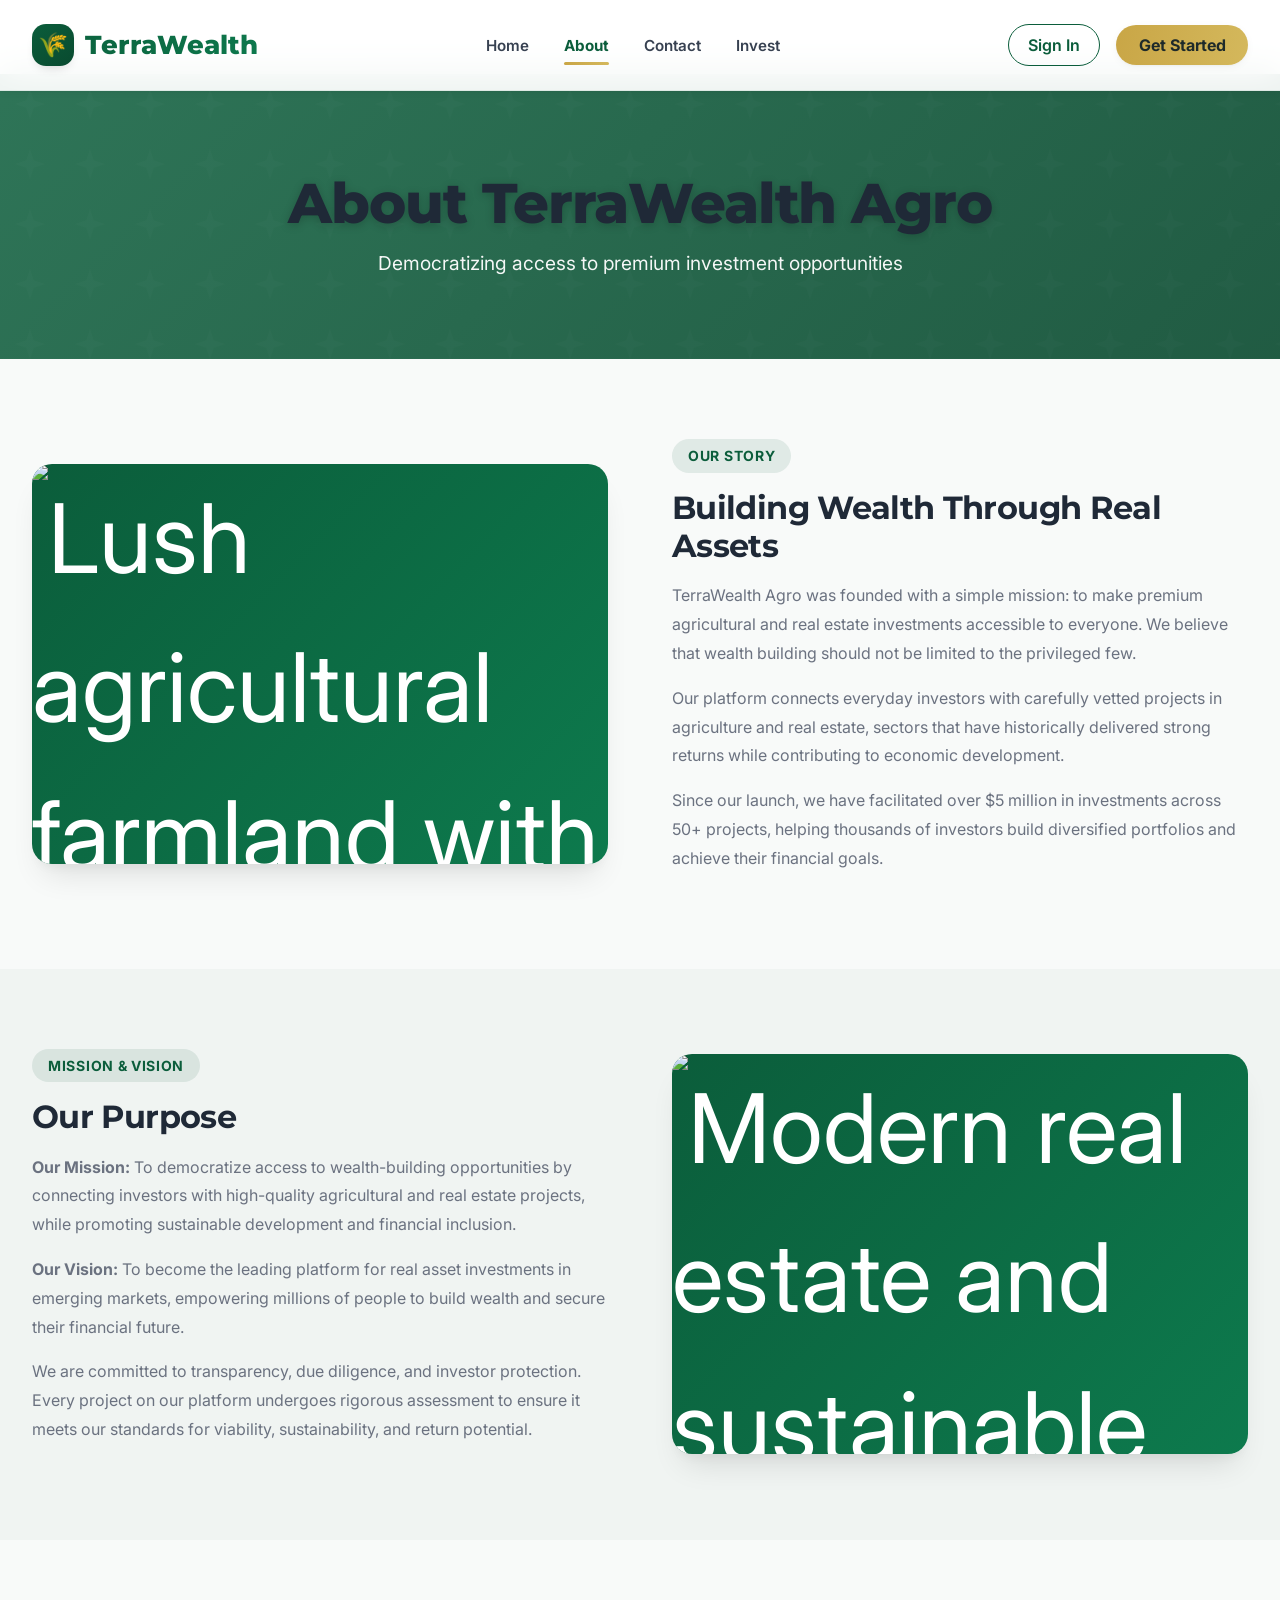
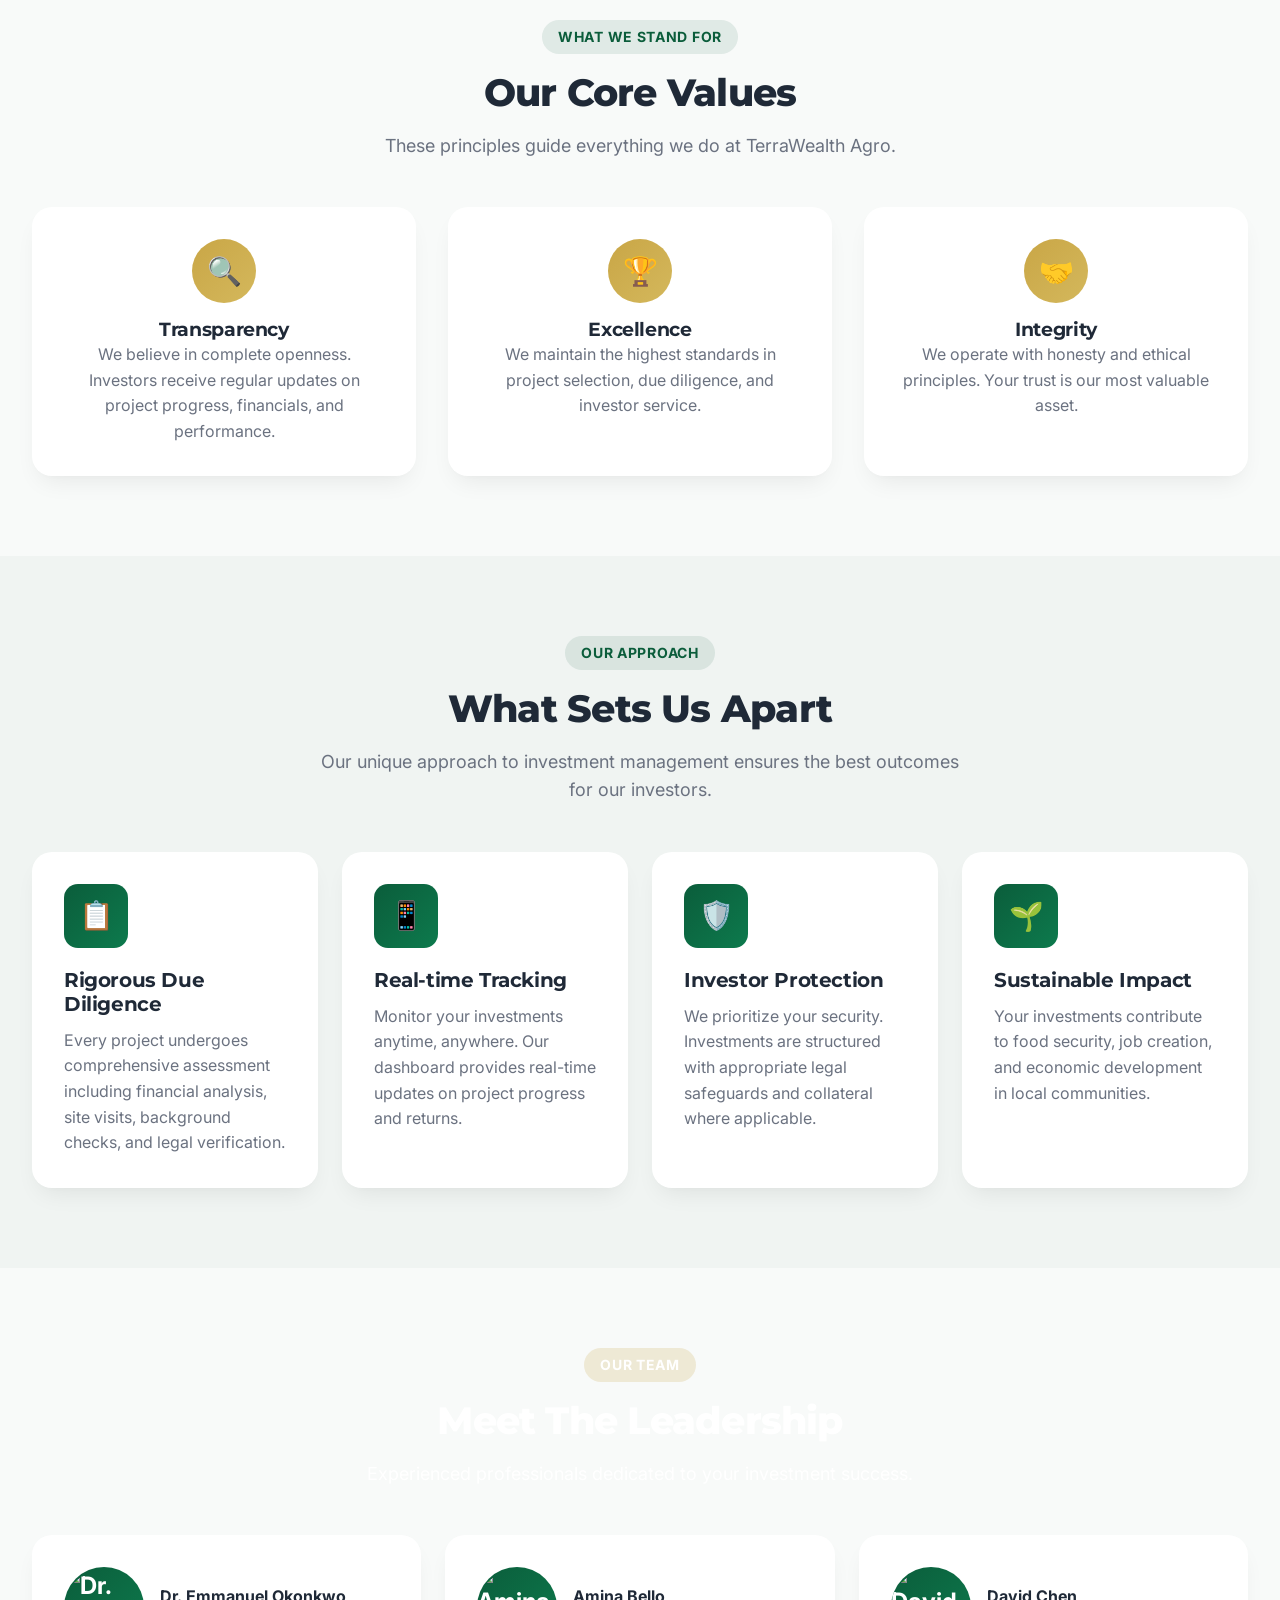
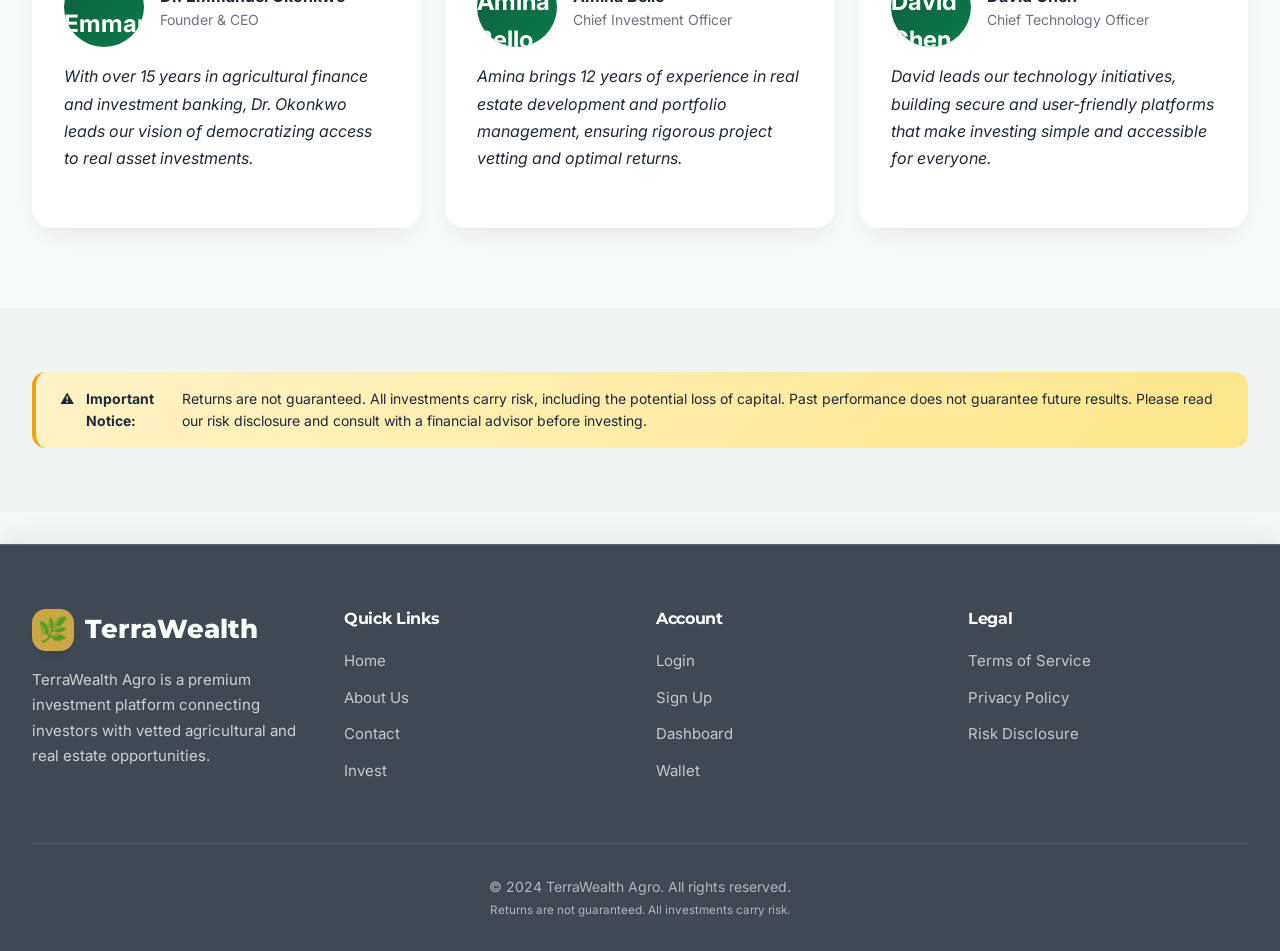
==== commit 87017721: "feat: update core pages layout and structure" ====
--- a/about.html
+++ b/about.html
@@ -3,323 +3,1128 @@
 <head>
   <meta charset="UTF-8">
   <meta name="viewport" content="width=device-width, initial-scale=1.0">
-  <title>About Us - TerraWealth Agro</title>
+  <title>TerraWealth Agro | About Us – World-Class Asset Investment</title>
   <meta name="description" content="Learn about TerraWealth Agro's mission to democratize access to agricultural and real estate investments.">
   
-  <!-- Fonts -->
+  <!-- Fonts & Preconnects -->
   <link rel="preconnect" href="https://fonts.googleapis.com">
   <link rel="preconnect" href="https://fonts.gstatic.com" crossorigin>
-  <link href="https://fonts.googleapis.com/css2?family=Montserrat:wght@400;500;600;700;800&family=Open+Sans:wght@400;500;600&display=swap" rel="stylesheet">
+  <link href="https://fonts.googleapis.com/css2?family=Inter:opsz,wght@14..32,300;14..32,400;14..32,500;14..32,600;14..32,700;14..32,800&family=Montserrat:wght@400;500;600;700;800&display=swap" rel="stylesheet">
   
-  <!-- Styles -->
-  <link rel="stylesheet" href="css/styles.css">
+  <!-- Font Awesome 6 (free icons) -->
+  <link rel="stylesheet" href="https://cdnjs.cloudflare.com/ajax/libs/font-awesome/6.0.0-beta3/css/all.min.css">
+  <link rel="stylesheet" href="./css/styles.css">
+  <style>
+    /* ------------------------------------------------------------
+       TERRAWEALTH AGRO — WORLD‑CLASS REFINEMENT (ABOUT PAGE)
+       Preserves original structure, enhances navbar + global finesse
+    ------------------------------------------------------------ */
+    :root {
+      --deep-green: #0B5D3B;
+      --deep-green-dark: #094a2f;
+      --deep-green-light: #0d7a4d;
+      --gold: #C9A646;
+      --gold-light: #d4b85c;
+      --gold-dark: #b8943a;
+      --white: #FFFFFF;
+      --off-white: #F8FAF9;
+      --light-gray: #F0F4F2;
+      --medium-gray: #9CA3AF;
+      --dark-gray: #374151;
+      --text-dark: #1F2937;
+      --text-light: #6B7280;
+      --success: #10B981;
+      --warning: #F59E0B;
+      --danger: #EF4444;
+      --info: #3B82F6;
+      --shadow-xs: 0 1px 2px rgba(0,0,0,0.03);
+      --shadow-sm: 0 2px 8px rgba(0,0,0,0.04), 0 1px 2px rgba(0,0,0,0.03);
+      --shadow-md: 0 12px 24px -8px rgba(0,0,0,0.08), 0 4px 8px -2px rgba(0,0,0,0.02);
+      --shadow-lg: 0 20px 32px -12px rgba(0,0,0,0.12), 0 8px 12px -6px rgba(0,0,0,0.05);
+      --shadow-xl: 0 30px 40px -16px rgba(0,0,0,0.18);
+      --radius-sm: 8px;
+      --radius-md: 14px;
+      --radius-lg: 20px;
+      --radius-xl: 28px;
+      --transition-smooth: all 0.35s cubic-bezier(0.2, 0.9, 0.4, 1.1);
+    }
+
+    * {
+      margin: 0;
+      padding: 0;
+      box-sizing: border-box;
+    }
+
+    body {
+      font-family: 'Inter', 'Open Sans', system-ui, -apple-system, sans-serif;
+      font-size: 16px;
+      line-height: 1.55;
+      color: var(--text-dark);
+      background-color: var(--off-white);
+      scroll-behavior: smooth;
+    }
+
+    h1, h2, h3, h4, h5, h6 {
+      font-family: 'Montserrat', 'Inter', sans-serif;
+      font-weight: 700;
+      line-height: 1.2;
+      letter-spacing: -0.02em;
+    }
+
+    .container {
+      max-width: 1280px;
+      margin: 0 auto;
+      padding: 0 2rem;
+    }
+
+    /* ========== ENHANCED NAVBAR (GLASS, MODERN, ANIMATED) ========== */
+    .navbar {
+      position: fixed;
+      top: 0;
+      left: 0;
+      width: 100%;
+      z-index: 1100;
+      background: rgba(255, 255, 255, 0.92);
+      backdrop-filter: blur(16px);
+      -webkit-backdrop-filter: blur(16px);
+      border-bottom: 1px solid rgba(11, 93, 59, 0.08);
+      transition: all 0.4s ease;
+      padding: 0.5rem 0;
+    }
+
+    .navbar.scrolled {
+      background: rgba(255, 255, 255, 0.97);
+      backdrop-filter: blur(20px);
+      box-shadow: var(--shadow-md);
+      padding: 0.2rem 0;
+    }
+
+    .navbar .container {
+      display: flex;
+      align-items: center;
+      justify-content: space-between;
+      height: 74px;
+    }
+
+    .logo {
+      display: flex;
+      align-items: center;
+      gap: 0.7rem;
+      font-family: 'Montserrat', sans-serif;
+      font-weight: 800;
+      font-size: 1.65rem;
+      background: linear-gradient(135deg, var(--deep-green) 0%, var(--deep-green-light) 100%);
+      -webkit-background-clip: text;
+      background-clip: text;
+      color: transparent;
+      transition: transform 0.2s;
+    }
+    .logo:hover { transform: scale(1.02); }
+
+    .logo-icon {
+      width: 42px;
+      height: 42px;
+      background: linear-gradient(145deg, var(--deep-green), var(--deep-green-dark));
+      border-radius: var(--radius-md);
+      display: flex;
+      align-items: center;
+      justify-content: center;
+      color: var(--gold);
+      font-size: 1.5rem;
+      box-shadow: 0 6px 12px -6px rgba(0,0,0,0.2);
+      transition: all 0.2s;
+    }
+
+    .nav-links {
+      display: flex;
+      gap: 2.2rem;
+      list-style: none;
+    }
+
+    .nav-links a {
+      font-weight: 600;
+      font-size: 0.95rem;
+      color: var(--dark-gray);
+      position: relative;
+      padding: 0.5rem 0;
+      transition: color 0.2s;
+    }
+
+    .nav-links a::after {
+      content: '';
+      position: absolute;
+      bottom: -2px;
+      left: 0;
+      width: 0%;
+      height: 2.5px;
+      background: linear-gradient(90deg, var(--gold), var(--gold-light));
+      border-radius: 2px;
+      transition: width 0.3s ease;
+    }
+
+    .nav-links a:hover { color: var(--deep-green); }
+    .nav-links a:hover::after,
+    .nav-links a.active::after { width: 100%; }
+    .nav-links a.active { color: var(--deep-green); font-weight: 700; }
+
+    .nav-auth {
+      display: flex;
+      gap: 1rem;
+      align-items: center;
+    }
+
+    .btn-outline-light {
+      background: transparent;
+      border: 1.5px solid var(--deep-green);
+      color: var(--deep-green);
+      padding: 0.5rem 1.2rem;
+      border-radius: 40px;
+      font-weight: 600;
+      transition: all 0.25s;
+    }
+    .btn-outline-light:hover {
+      background: var(--deep-green);
+      color: white;
+      transform: translateY(-2px);
+    }
+    .btn-primary-gold {
+      background: linear-gradient(100deg, var(--gold), var(--gold-light));
+      border: none;
+      color: #1e2a2a;
+      padding: 0.5rem 1.4rem;
+      border-radius: 40px;
+      font-weight: 700;
+      box-shadow: var(--shadow-sm);
+      transition: all 0.25s;
+    }
+    .btn-primary-gold:hover {
+      transform: translateY(-2px);
+      box-shadow: var(--shadow-md);
+      filter: brightness(1.02);
+    }
+
+    /* mobile menu button */
+    .mobile-menu-btn {
+      display: none;
+      flex-direction: column;
+      gap: 6px;
+      background: none;
+      border: none;
+      cursor: pointer;
+      padding: 8px;
+      z-index: 1150;
+      position: relative;
+    }
+    .mobile-menu-btn span {
+      width: 28px;
+      height: 2.5px;
+      background: var(--deep-green);
+      border-radius: 4px;
+      transition: all 0.25s cubic-bezier(0.4, 0, 0.2, 1);
+    }
+
+    /* WORLD-CLASS FULLSCREEN HAMBURGER MENU (SLIDE FROM RIGHT) */
+    .mobile-menu-overlay {
+      position: fixed;
+      top: 0;
+      right: 0;
+      width: 100%;
+      height: 100%;
+      background: rgba(10, 40, 25, 0.96);
+      backdrop-filter: blur(20px);
+      -webkit-backdrop-filter: blur(20px);
+      z-index: 1200;
+      transform: translateX(100%);
+      transition: transform 0.5s cubic-bezier(0.2, 0.9, 0.4, 1.1);
+      visibility: hidden;
+      display: flex;
+      flex-direction: column;
+      justify-content: center;
+      align-items: center;
+    }
+    .mobile-menu-overlay.active {
+      transform: translateX(0);
+      visibility: visible;
+    }
+    .mobile-menu-container {
+      width: 90%;
+      max-width: 400px;
+      text-align: center;
+      padding: 2rem;
+    }
+    .mobile-menu-container .nav-links {
+      display: flex;
+      flex-direction: column;
+      gap: 2rem;
+      margin-bottom: 2.5rem;
+    }
+    .mobile-menu-container .nav-links li {
+      list-style: none;
+    }
+    .mobile-menu-container .nav-links a {
+      font-size: 1.6rem;
+      font-weight: 600;
+      color: white;
+      letter-spacing: -0.3px;
+      transition: all 0.2s;
+      position: relative;
+      display: inline-block;
+    }
+    .mobile-menu-container .nav-links a::after {
+      content: '';
+      position: absolute;
+      bottom: -6px;
+      left: 50%;
+      transform: translateX(-50%);
+      width: 0%;
+      height: 2px;
+      background: linear-gradient(90deg, var(--gold), var(--gold-light));
+      transition: width 0.25s;
+    }
+    .mobile-menu-container .nav-links a:hover::after,
+    .mobile-menu-container .nav-links a.active::after {
+      width: 70%;
+    }
+    .mobile-menu-container .nav-links a:hover {
+      color: var(--gold-light);
+    }
+    .mobile-menu-container .nav-auth {
+      display: flex;
+      flex-direction: column;
+      gap: 1rem;
+      width: 100%;
+    }
+    .mobile-menu-container .nav-auth .btn {
+      width: 100%;
+      text-align: center;
+      background: rgba(255,255,240,0.1);
+      backdrop-filter: blur(4px);
+      border: 1px solid rgba(255,215,120,0.4);
+      color: white;
+      padding: 0.9rem;
+      font-size: 1rem;
+    }
+    .mobile-menu-container .nav-auth .btn-primary-gold {
+      background: linear-gradient(100deg, var(--gold), var(--gold-light));
+      color: #1e2a2a;
+      border: none;
+    }
+    .mobile-close-btn {
+      position: absolute;
+      top: 28px;
+      right: 28px;
+      background: rgba(255,255,255,0.2);
+      border: none;
+      width: 48px;
+      height: 48px;
+      border-radius: 50%;
+      font-size: 1.8rem;
+      color: white;
+      cursor: pointer;
+      transition: all 0.2s;
+      backdrop-filter: blur(8px);
+      display: flex;
+      align-items: center;
+      justify-content: center;
+    }
+    .mobile-close-btn:hover {
+      background: rgba(255,255,255,0.4);
+      transform: rotate(90deg);
+    }
+    body.menu-open {
+      overflow: hidden;
+    }
+
+    @media (max-width: 880px) {
+      .nav-links, .nav-auth {
+        display: none;
+      }
+      .mobile-menu-btn {
+        display: flex;
+      }
+      /* hide old .mobile-menu if exists */
+      .mobile-menu {
+        display: none;
+      }
+    }
+
+    /* ========== PAGE HEADER (HERO) WITH BACKGROUND IMAGE ========== */
+    .page-header {
+      background: linear-gradient(135deg, rgba(11, 93, 59, 0.85), rgba(9, 74, 47, 0.9)), url('https://images.unsplash.com/photo-1625246333195-78d9c38ad449?w=1600&h=600&fit=crop');
+      background-size: cover;
+      background-position: center 30%;
+      background-repeat: no-repeat;
+      padding: 6rem 0 5rem;
+      color: var(--white);
+      text-align: center;
+      margin-top: 74px;
+      position: relative;
+      overflow: hidden;
+    }
+    .page-header::before {
+      content: '';
+      position: absolute;
+      inset: 0;
+      background-image: url("data:image/svg+xml,%3Csvg width='80' height='80' viewBox='0 0 80 80' xmlns='http://www.w3.org/2000/svg'%3E%3Cg fill='none' fill-rule='evenodd'%3E%3Cg fill='%23ffffff' fill-opacity='0.05'%3E%3Cpath d='M40 20 L45 35 L60 40 L45 45 L40 60 L35 45 L20 40 L35 35 Z'/%3E%3C/g%3E%3C/g%3E%3C/svg%3E");
+      background-repeat: repeat;
+      background-size: 60px;
+      opacity: 0.3;
+      animation: slowDrift 40s linear infinite;
+      pointer-events: none;
+    }
+    @keyframes slowDrift {
+      0% { background-position: 0 0; }
+      100% { background-position: 120px 120px; }
+    }
+    .page-header .container {
+      position: relative;
+      z-index: 2;
+    }
+    .page-title {
+      font-size: clamp(2.5rem, 5vw, 3.5rem);
+      font-weight: 800;
+      margin-bottom: 0.75rem;
+      text-shadow: 0 2px 10px rgba(0,0,0,0.2);
+    }
+    .page-subtitle {
+      font-size: 1.2rem;
+      opacity: 0.95;
+      max-width: 700px;
+      margin: 0 auto;
+    }
+
+    /* About sections - preserved with images */
+    .about-section {
+      padding: 5rem 0;
+    }
+    .about-grid {
+      display: grid;
+      grid-template-columns: 1fr 1fr;
+      gap: 4rem;
+      align-items: center;
+    }
+    .about-image {
+      border-radius: var(--radius-lg);
+      height: 400px;
+      overflow: hidden;
+      box-shadow: var(--shadow-lg);
+      transition: transform 0.4s ease;
+    }
+    .about-image img {
+      width: 100%;
+      height: 100%;
+      object-fit: cover;
+      display: block;
+    }
+    .about-image:hover {
+      transform: scale(1.02);
+    }
+    .about-content h2 {
+      font-size: 2rem;
+      margin-bottom: 1rem;
+      color: var(--text-dark);
+    }
+    .about-content p {
+      color: var(--text-light);
+      line-height: 1.8;
+      margin-bottom: 1rem;
+    }
+    .section-label {
+      display: inline-block;
+      padding: 0.375rem 1rem;
+      background: rgba(11, 93, 59, 0.1);
+      color: var(--deep-green);
+      font-size: 0.875rem;
+      font-weight: 700;
+      text-transform: uppercase;
+      letter-spacing: 0.05em;
+      border-radius: 50px;
+      margin-bottom: 1rem;
+    }
+    .section-title {
+      font-size: clamp(1.875rem, 3vw, 2.5rem);
+      font-weight: 800;
+      color: var(--text-dark);
+      margin-bottom: 1rem;
+    }
+    .section-subtitle {
+      font-size: 1.125rem;
+      color: var(--text-light);
+    }
+    .section-header {
+      text-align: center;
+      max-width: 640px;
+      margin: 0 auto 3rem;
+    }
+    .values-grid {
+      display: grid;
+      grid-template-columns: repeat(3, 1fr);
+      gap: 2rem;
+      margin-top: 3rem;
+    }
+    .value-card {
+      text-align: center;
+      padding: 2rem;
+      background: var(--white);
+      border-radius: var(--radius-lg);
+      box-shadow: var(--shadow-md);
+      transition: all 0.3s;
+    }
+    .value-card:hover {
+      transform: translateY(-6px);
+      box-shadow: var(--shadow-xl);
+    }
+    .value-icon {
+      width: 64px;
+      height: 64px;
+      background: linear-gradient(135deg, var(--gold) 0%, var(--gold-light) 100%);
+      border-radius: 50%;
+      display: flex;
+      align-items: center;
+      justify-content: center;
+      margin: 0 auto 1rem;
+      font-size: 1.75rem;
+    }
+    .features-grid {
+      display: grid;
+      grid-template-columns: repeat(auto-fit, minmax(280px, 1fr));
+      gap: 1.5rem;
+    }
+    .feature-card {
+      background: var(--white);
+      padding: 2rem;
+      border-radius: var(--radius-lg);
+      box-shadow: var(--shadow-md);
+      transition: all 0.3s;
+    }
+    .feature-card:hover {
+      transform: translateY(-6px);
+      box-shadow: var(--shadow-xl);
+    }
+    .feature-icon {
+      width: 64px;
+      height: 64px;
+      background: linear-gradient(135deg, var(--deep-green) 0%, var(--deep-green-light) 100%);
+      border-radius: var(--radius-md);
+      display: flex;
+      align-items: center;
+      justify-content: center;
+      color: var(--white);
+      font-size: 1.75rem;
+      margin-bottom: 1.25rem;
+    }
+    
+    /* Team section with background image */
+    .team-section {
+      position: relative;
+      background: linear-gradient(rgba(0, 0, 0, 0.65), rgba(0, 0, 0, 0.7)), url('https://images.unsplash.com/photo-1522071820081-009f0129c71c?w=1600&h=800&fit=crop');
+      background-size: cover;
+      background-position: center 40%;
+      background-attachment: fixed;
+      background-repeat: no-repeat;
+      color: var(--white);
+    }
+    .team-section .section-header h2,
+    .team-section .section-header .section-label,
+    .team-section .section-header .section-subtitle {
+      color: var(--white);
+    }
+    .team-section .section-label {
+      background: rgba(201, 166, 70, 0.2);
+      color: var(--gold-light);
+    }
+    .team-section .section-subtitle {
+      color: rgba(255, 255, 255, 0.85);
+    }
+    .team-section .testimonial-card {
+      background: rgba(255, 255, 255, 0.95);
+      backdrop-filter: blur(2px);
+      transition: all 0.3s;
+    }
+    .team-section .testimonial-card:hover {
+      transform: translateY(-6px);
+      background: white;
+    }
+    
+    .testimonials-grid {
+      display: grid;
+      grid-template-columns: repeat(auto-fit, minmax(320px, 1fr));
+      gap: 1.5rem;
+    }
+    .testimonial-card {
+      background: var(--white);
+      padding: 2rem;
+      border-radius: var(--radius-lg);
+      box-shadow: var(--shadow-md);
+      transition: all 0.3s;
+    }
+    .testimonial-card:hover {
+      transform: translateY(-4px);
+      box-shadow: var(--shadow-lg);
+    }
+    .testimonial-author {
+      display: flex;
+      align-items: center;
+      gap: 1rem;
+      margin-bottom: 1rem;
+    }
+    .testimonial-avatar {
+      width: 80px;
+      height: 80px;
+      border-radius: 50%;
+      overflow: hidden;
+      background: linear-gradient(135deg, var(--deep-green) 0%, var(--deep-green-light) 100%);
+      flex-shrink: 0;
+    }
+    .testimonial-avatar img {
+      width: 100%;
+      height: 100%;
+      object-fit: cover;
+    }
+    .testimonial-name {
+      font-weight: 700;
+      color: var(--text-dark);
+    }
+    .testimonial-role {
+      font-size: 0.875rem;
+      color: var(--text-light);
+    }
+    .testimonial-quote {
+      font-size: 1rem;
+      color: var(--text-dark);
+      line-height: 1.7;
+      font-style: italic;
+    }
+    .team-section .testimonial-name,
+    .team-section .testimonial-quote {
+      color: var(--text-dark);
+    }
+
+    .disclaimer {
+      background: linear-gradient(135deg, #FEF3C7 0%, #FDE68A 100%);
+      padding: 1rem 1.5rem;
+      border-radius: var(--radius-md);
+      border-left: 4px solid var(--warning);
+      margin: 2rem 0;
+    }
+    .disclaimer-text {
+      font-size: 0.875rem;
+      color: var(--text-dark);
+      display: flex;
+      align-items: flex-start;
+      gap: 0.75rem;
+    }
+
+    /* ========== WORLD-CLASS PRELOADER ========== */
+    #preloader {
+      position: fixed;
+      top: 0;
+      left: 0;
+      width: 100%;
+      height: 100%;
+      background: linear-gradient(135deg, #0B5D3B 0%, #0a4a2e 100%);
+      z-index: 99999;
+      display: flex;
+      align-items: center;
+      justify-content: center;
+      flex-direction: column;
+      gap: 1.5rem;
+      transition: opacity 0.6s cubic-bezier(0.23, 1, 0.32, 1), visibility 0.6s;
+    }
+    #preloader.hide-preloader {
+      opacity: 0;
+      visibility: hidden;
+      pointer-events: none;
+    }
+    .preloader-content {
+      text-align: center;
+      animation: fadeInScale 0.7s ease-out;
+    }
+    .preloader-logo {
+      font-size: 5rem;
+      animation: gentleFloat 2s infinite ease-in-out, leafGlow 1.8s infinite alternate;
+      filter: drop-shadow(0 10px 20px rgba(0,0,0,0.2));
+    }
+    .preloader-text {
+      font-family: 'Montserrat', sans-serif;
+      font-weight: 800;
+      font-size: 2rem;
+      background: linear-gradient(135deg, #FFFFFF 30%, #C9A646 80%);
+      -webkit-background-clip: text;
+      background-clip: text;
+      color: transparent;
+      letter-spacing: -0.5px;
+    }
+    .preloader-sub {
+      color: rgba(255,255,255,0.85);
+      font-weight: 500;
+      letter-spacing: 1px;
+      font-size: 0.9rem;
+    }
+    .preloader-spinner {
+      width: 56px;
+      height: 56px;
+      margin-top: 1rem;
+      border: 3px solid rgba(255,255,255,0.2);
+      border-top: 3px solid var(--gold);
+      border-right: 3px solid var(--gold-light);
+      border-radius: 50%;
+      animation: spinLoader 0.9s infinite linear;
+    }
+    @keyframes spinLoader { to { transform: rotate(360deg); } }
+    @keyframes gentleFloat {
+      0%,100% { transform: translateY(0); }
+      50% { transform: translateY(-12px); }
+    }
+    @keyframes leafGlow {
+      0% { text-shadow: 0 0 0px rgba(201,166,70,0.2); }
+      100% { text-shadow: 0 0 20px rgba(201,166,70,0.6); }
+    }
+    @keyframes fadeInScale {
+      from { opacity: 0; transform: scale(0.94); }
+      to { opacity: 1; transform: scale(1); }
+    }
+
+    /* ========== GLASSMORPHIC FOOTER ========== */
+    .footer {
+      background: rgba(31, 41, 55, 0.85);
+      backdrop-filter: blur(14px);
+      -webkit-backdrop-filter: blur(14px);
+      border-top: 1px solid rgba(255, 255, 255, 0.15);
+      box-shadow: 0 -8px 32px rgba(0, 0, 0, 0.08);
+      color: var(--white);
+      padding: 4rem 0 2rem;
+      margin-top: 2rem;
+    }
+    .footer .logo {
+      color: var(--white);
+    }
+    .footer .logo-icon {
+      background: var(--gold);
+    }
+    .footer-text {
+      color: rgba(255, 255, 255, 0.75);
+    }
+    .footer-title {
+      color: var(--white);
+      font-weight: 700;
+    }
+    .footer-links a {
+      color: rgba(255, 255, 255, 0.7);
+      transition: all 0.2s ease;
+    }
+    .footer-links a:hover {
+      color: var(--gold);
+      transform: translateX(3px);
+    }
+    .footer-grid {
+      display: grid;
+      grid-template-columns: repeat(auto-fit, minmax(200px, 1fr));
+      gap: 2rem;
+      margin-bottom: 3rem;
+    }
+    .footer-bottom {
+      padding-top: 2rem;
+      border-top: 1px solid rgba(255, 255, 255, 0.1);
+      text-align: center;
+    }
+    .footer-copyright {
+      color: rgba(255, 255, 255, 0.6);
+      font-size: 0.875rem;
+    }
+
+    /* responsive adjustments */
+    @media (max-width: 768px) {
+      .about-grid {
+        grid-template-columns: 1fr;
+        gap: 2rem;
+      }
+      .values-grid {
+        grid-template-columns: 1fr;
+      }
+      .container {
+        padding: 0 1.2rem;
+      }
+      .page-header {
+        padding: 4rem 0;
+        margin-top: 74px;
+      }
+      .about-image {
+        height: 280px;
+      }
+      .team-section {
+        background-attachment: scroll;
+      }
+    }
+    @media (max-width: 640px) {
+      .btn {
+        width: 100%;
+      }
+      .about-image {
+        height: 220px;
+      }
+      .testimonial-avatar {
+        width: 60px;
+        height: 60px;
+      }
+    }
+
+    /* utility animations */
+    [data-animate] {
+      opacity: 0;
+      transform: translateY(18px);
+      transition: opacity 0.6s ease, transform 0.6s ease;
+    }
+    [data-animate].animate-fadeInUp {
+      opacity: 1;
+      transform: translateY(0);
+    }
+  </style>
 </head>
 <body>
-  <!-- Navigation -->
-  <nav class="navbar">
-    <div class="container">
-      <a href="index.html" class="logo">
-        <div class="logo-icon">🌿</div>
-        <span>TerraWealth</span>
-      </a>
-      
-      <ul class="nav-links">
-        <li><a href="index.html">Home</a></li>
-        <li><a href="about.html" class="active">About</a></li>
-        <li><a href="contact.html">Contact</a></li>
-      </ul>
-      
-      <div class="nav-auth">
-        <a href="login.html" class="btn btn-secondary btn-sm auth-link">Login</a>
-        <a href="signup.html" class="btn btn-primary btn-sm auth-link">Get Started</a>
-        <a href="dashboard.html" class="btn btn-primary btn-sm dashboard-link" style="display: none;">Dashboard</a>
-      </div>
-      
-      <button class="mobile-menu-btn" aria-label="Toggle menu">
-        <span></span>
-        <span></span>
-        <span></span>
-      </button>
-    </div>
-    
-  </nav>
-
-  <!-- Page Header -->
-  <header class="page-header" style="padding-top: 120px;">
-    <div class="container">
-      <h1 class="page-title">About TerraWealth Agro</h1>
-      <p class="page-subtitle">Democratizing access to premium investment opportunities</p>
-    </div>
-  </header>
-
-  <!-- Company Introduction -->
-  <section class="about-section">
-    <div class="container">
-      <div class="about-grid">
-        <div class="about-image">🌿</div>
-        <div class="about-content">
-          <span class="section-label">Our Story</span>
-          <h2>Building Wealth Through Real Assets</h2>
-          <p>
-            TerraWealth Agro was founded with a simple mission: to make premium agricultural and real estate investments accessible to everyone. 
-            We believe that wealth building should not be limited to the privileged few.
-          </p>
-          <p>
-            Our platform connects everyday investors with carefully vetted projects in agriculture and real estate, 
-            sectors that have historically delivered strong returns while contributing to economic development.
-          </p>
-          <p>
-            Since our launch, we have facilitated over $5 million in investments across 50+ projects, 
-            helping thousands of investors build diversified portfolios and achieve their financial goals.
-          </p>
+
+<!-- WORLD-CLASS PRELOADER -->
+<div id="preloader">
+  <div class="preloader-content">
+    <div class="preloader-logo">🌿</div>
+    <div class="preloader-text">TerraWealth Agro</div>
+    <div class="preloader-sub">Real Assets · Real Returns</div>
+    <div class="preloader-spinner"></div>
+  </div>
+</div>
+
+<!-- ENHANCED NAVBAR (glass, world‑class) -->
+<nav class="navbar">
+  <div class="container">
+    <a href="index.html" class="logo">
+      <div class="logo-icon">🌾</div>
+      <span>TerraWealth</span>
+    </a>
+    <ul class="nav-links">
+      <li><a href="index.html">Home</a></li>
+      <li><a href="about.html" class="active">About</a></li>
+      <li><a href="contact.html">Contact</a></li>
+      <li><a href="invest.html">Invest</a></li>
+    </ul>
+    <div class="nav-auth">
+      <a href="login.html" class="btn-outline-light">Sign In</a>
+      <a href="signup.html" class="btn-primary-gold">Get Started</a>
+      <a href="dashboard.html" class="btn-primary-gold dashboard-link" style="display: none;">Dashboard</a>
+    </div>
+    <button class="mobile-menu-btn" id="hamburgerBtn" aria-label="Menu">
+      <span></span><span></span><span></span>
+    </button>
+  </div>
+</nav>
+
+<!-- WORLD-CLASS FULLSCREEN HAMBURGER MENU (SLIDE FROM RIGHT) -->
+<div id="mobileMenuOverlay" class="mobile-menu-overlay">
+  <button id="closeMobileMenu" class="mobile-close-btn" aria-label="Close menu">✕</button>
+  <div class="mobile-menu-container">
+    <ul class="nav-links">
+      <li><a href="index.html">Home</a></li>
+      <li><a href="about.html" class="active">About</a></li>
+      <li><a href="contact.html">Contact</a></li>
+      <li><a href="invest.html">Invest</a></li>
+    </ul>
+    <div class="nav-auth">
+      <a href="login.html" class="btn-outline-light">Sign In</a>
+      <a href="signup.html" class="btn-primary-gold">Get Started</a>
+      <a href="dashboard.html" class="btn-primary-gold dashboard-link" style="display: none;">Dashboard</a>
+    </div>
+  </div>
+</div>
+
+<!-- Page Header (Hero) with Background Image -->
+<header class="page-header">
+  <div class="container">
+    <h1 class="page-title">About TerraWealth Agro</h1>
+    <p class="page-subtitle">Democratizing access to premium investment opportunities</p>
+  </div>
+</header>
+
+<!-- Company Introduction (Story) with Image -->
+<section class="about-section">
+  <div class="container">
+    <div class="about-grid">
+      <div class="about-image">
+        <img src="https://images.unsplash.com/photo-1625246333195-78d9c38ad449?w=800&h=600&fit=crop" alt="Lush agricultural farmland with crops">
+      </div>
+      <div class="about-content">
+        <span class="section-label">Our Story</span>
+        <h2>Building Wealth Through Real Assets</h2>
+        <p>
+          TerraWealth Agro was founded with a simple mission: to make premium agricultural and real estate investments accessible to everyone. 
+          We believe that wealth building should not be limited to the privileged few.
+        </p>
+        <p>
+          Our platform connects everyday investors with carefully vetted projects in agriculture and real estate, 
+          sectors that have historically delivered strong returns while contributing to economic development.
+        </p>
+        <p>
+          Since our launch, we have facilitated over $5 million in investments across 50+ projects, 
+          helping thousands of investors build diversified portfolios and achieve their financial goals.
+        </p>
+      </div>
+    </div>
+  </div>
+</section>
+
+<!-- Mission & Vision with Image -->
+<section class="about-section" style="background: var(--light-gray);">
+  <div class="container">
+    <div class="about-grid" style="direction: rtl;">
+      <div class="about-image" style="direction: ltr;">
+        <img src="https://images.unsplash.com/photo-1560518883-ce09059eeffa?w=800&h=600&fit=crop" alt="Modern real estate and sustainable development">
+      </div>
+      <div class="about-content" style="direction: ltr;">
+        <span class="section-label">Mission & Vision</span>
+        <h2>Our Purpose</h2>
+        <p>
+          <strong>Our Mission:</strong> To democratize access to wealth-building opportunities by connecting investors with high-quality 
+          agricultural and real estate projects, while promoting sustainable development and financial inclusion.
+        </p>
+        <p>
+          <strong>Our Vision:</strong> To become the leading platform for real asset investments in emerging markets, 
+          empowering millions of people to build wealth and secure their financial future.
+        </p>
+        <p>
+          We are committed to transparency, due diligence, and investor protection. Every project on our platform undergoes 
+          rigorous assessment to ensure it meets our standards for viability, sustainability, and return potential.
+        </p>
+      </div>
+    </div>
+  </div>
+</section>
+
+<!-- Core Values -->
+<section class="about-section">
+  <div class="container">
+    <div class="section-header">
+      <span class="section-label">What We Stand For</span>
+      <h2 class="section-title">Our Core Values</h2>
+      <p class="section-subtitle">
+        These principles guide everything we do at TerraWealth Agro.
+      </p>
+    </div>
+    <div class="values-grid">
+      <div class="value-card" data-animate="animate-fadeInUp">
+        <div class="value-icon">🔍</div>
+        <h3>Transparency</h3>
+        <p class="card-text">We believe in complete openness. Investors receive regular updates on project progress, financials, and performance.</p>
+      </div>
+      <div class="value-card" data-animate="animate-fadeInUp" style="animation-delay: 0.15s;">
+        <div class="value-icon">🏆</div>
+        <h3>Excellence</h3>
+        <p class="card-text">We maintain the highest standards in project selection, due diligence, and investor service.</p>
+      </div>
+      <div class="value-card" data-animate="animate-fadeInUp" style="animation-delay: 0.3s;">
+        <div class="value-icon">🤝</div>
+        <h3>Integrity</h3>
+        <p class="card-text">We operate with honesty and ethical principles. Your trust is our most valuable asset.</p>
+      </div>
+    </div>
+  </div>
+</section>
+
+<!-- Focus Areas -->
+<section class="about-section" style="background: var(--light-gray);">
+  <div class="container">
+    <div class="section-header">
+      <span class="section-label">Our Approach</span>
+      <h2 class="section-title">What Sets Us Apart</h2>
+      <p class="section-subtitle">Our unique approach to investment management ensures the best outcomes for our investors.</p>
+    </div>
+    <div class="features-grid">
+      <div class="feature-card" data-animate="animate-fadeInUp">
+        <div class="feature-icon">📋</div>
+        <h3 class="feature-title">Rigorous Due Diligence</h3>
+        <p class="feature-text">Every project undergoes comprehensive assessment including financial analysis, site visits, background checks, and legal verification.</p>
+      </div>
+      <div class="feature-card" data-animate="animate-fadeInUp" style="animation-delay: 0.1s;">
+        <div class="feature-icon">📱</div>
+        <h3 class="feature-title">Real-time Tracking</h3>
+        <p class="feature-text">Monitor your investments anytime, anywhere. Our dashboard provides real-time updates on project progress and returns.</p>
+      </div>
+      <div class="feature-card" data-animate="animate-fadeInUp" style="animation-delay: 0.2s;">
+        <div class="feature-icon">🛡️</div>
+        <h3 class="feature-title">Investor Protection</h3>
+        <p class="feature-text">We prioritize your security. Investments are structured with appropriate legal safeguards and collateral where applicable.</p>
+      </div>
+      <div class="feature-card" data-animate="animate-fadeInUp" style="animation-delay: 0.3s;">
+        <div class="feature-icon">🌱</div>
+        <h3 class="feature-title">Sustainable Impact</h3>
+        <p class="feature-text">Your investments contribute to food security, job creation, and economic development in local communities.</p>
+      </div>
+    </div>
+  </div>
+</section>
+
+<!-- Team Section with Background Image and Member Pictures -->
+<section class="team-section about-section">
+  <div class="container">
+    <div class="section-header">
+      <span class="section-label">Our Team</span>
+      <h2 class="section-title">Meet The Leadership</h2>
+      <p class="section-subtitle">Experienced professionals dedicated to your investment success.</p>
+    </div>
+    <div class="testimonials-grid">
+      <!-- Team Member 1 - CEO -->
+      <div class="testimonial-card" data-animate="animate-fadeInUp">
+        <div class="testimonial-author">
+          <div class="testimonial-avatar">
+            <img src="https://randomuser.me/api/portraits/men/32.jpg" alt="Dr. Emmanuel Okonkwo">
+          </div>
+          <div>
+            <div class="testimonial-name">Dr. Emmanuel Okonkwo</div>
+            <div class="testimonial-role">Founder & CEO</div>
+          </div>
         </div>
-      </div>
-    </div>
-  </section>
-
-  <!-- Mission & Vision -->
-  <section class="about-section" style="background: var(--light-gray);">
-    <div class="container">
-      <div class="about-grid" style="direction: rtl;">
-        <div class="about-image" style="direction: ltr;">🎯</div>
-        <div class="about-content" style="direction: ltr;">
-          <span class="section-label">Mission & Vision</span>
-          <h2>Our Purpose</h2>
-          <p>
-            <strong>Our Mission:</strong> To democratize access to wealth-building opportunities by connecting investors with high-quality 
-            agricultural and real estate projects, while promoting sustainable development and financial inclusion.
-          </p>
-          <p>
-            <strong>Our Vision:</strong> To become the leading platform for real asset investments in emerging markets, 
-            empowering millions of people to build wealth and secure their financial future.
-          </p>
-          <p>
-            We are committed to transparency, due diligence, and investor protection. Every project on our platform undergoes 
-            rigorous assessment to ensure it meets our standards for viability, sustainability, and return potential.
-          </p>
+        <p class="testimonial-quote">With over 15 years in agricultural finance and investment banking, Dr. Okonkwo leads our vision of democratizing access to real asset investments.</p>
+      </div>
+      <!-- Team Member 2 - CIO -->
+      <div class="testimonial-card" data-animate="animate-fadeInUp" style="animation-delay: 0.15s;">
+        <div class="testimonial-author">
+          <div class="testimonial-avatar">
+            <img src="https://randomuser.me/api/portraits/women/68.jpg" alt="Amina Bello">
+          </div>
+          <div>
+            <div class="testimonial-name">Amina Bello</div>
+            <div class="testimonial-role">Chief Investment Officer</div>
+          </div>
         </div>
-      </div>
-    </div>
-  </section>
-
-  <!-- Core Values -->
-  <section class="about-section">
-    <div class="container">
-      <div class="section-header">
-        <span class="section-label">What We Stand For</span>
-        <h2 class="section-title">Our Core Values</h2>
-        <p class="section-subtitle">
-          These principles guide everything we do at TerraWealth Agro.
-        </p>
-      </div>
-      
-      <div class="values-grid">
-        <div class="value-card" data-animate="animate-fadeInUp">
-          <div class="value-icon">🔍</div>
-          <h3>Transparency</h3>
-          <p class="card-text">
-            We believe in complete openness. Investors receive regular updates on project progress, financials, and performance.
-          </p>
+        <p class="testimonial-quote">Amina brings 12 years of experience in real estate development and portfolio management, ensuring rigorous project vetting and optimal returns.</p>
+      </div>
+      <!-- Team Member 3 - CTO -->
+      <div class="testimonial-card" data-animate="animate-fadeInUp" style="animation-delay: 0.3s;">
+        <div class="testimonial-author">
+          <div class="testimonial-avatar">
+            <img src="https://randomuser.me/api/portraits/men/45.jpg" alt="David Chen">
+          </div>
+          <div>
+            <div class="testimonial-name">David Chen</div>
+            <div class="testimonial-role">Chief Technology Officer</div>
+          </div>
         </div>
-        
-        <div class="value-card" data-animate="animate-fadeInUp" style="animation-delay: 0.15s;">
-          <div class="value-icon">🏆</div>
-          <h3>Excellence</h3>
-          <p class="card-text">
-            We maintain the highest standards in project selection, due diligence, and investor service.
-          </p>
-        </div>
-        
-        <div class="value-card" data-animate="animate-fadeInUp" style="animation-delay: 0.3s;">
-          <div class="value-icon">🤝</div>
-          <h3>Integrity</h3>
-          <p class="card-text">
-            We operate with honesty and ethical principles. Your trust is our most valuable asset.
-          </p>
-        </div>
-      </div>
-    </div>
-  </section>
-
-  <!-- Focus Areas -->
-  <section class="about-section" style="background: var(--light-gray);">
-    <div class="container">
-      <div class="section-header">
-        <span class="section-label">Our Approach</span>
-        <h2 class="section-title">What Sets Us Apart</h2>
-        <p class="section-subtitle">
-          Our unique approach to investment management ensures the best outcomes for our investors.
-        </p>
-      </div>
-      
-      <div class="features-grid">
-        <div class="feature-card" data-animate="animate-fadeInUp">
-          <div class="feature-icon">📋</div>
-          <h3 class="feature-title">Rigorous Due Diligence</h3>
-          <p class="feature-text">
-            Every project undergoes comprehensive assessment including financial analysis, site visits, 
-            background checks, and legal verification before being listed on our platform.
-          </p>
-        </div>
-        
-        <div class="feature-card" data-animate="animate-fadeInUp" style="animation-delay: 0.1s;">
-          <div class="feature-icon">📱</div>
-          <h3 class="feature-title">Real-time Tracking</h3>
-          <p class="feature-text">
-            Monitor your investments anytime, anywhere. Our dashboard provides real-time updates on 
-            project progress, returns, and portfolio performance.
-          </p>
-        </div>
-        
-        <div class="feature-card" data-animate="animate-fadeInUp" style="animation-delay: 0.2s;">
-          <div class="feature-icon">🛡️</div>
-          <h3 class="feature-title">Investor Protection</h3>
-          <p class="feature-text">
-            We prioritize your security. Investments are structured with appropriate legal safeguards 
-            and collateral where applicable.
-          </p>
-        </div>
-        
-        <div class="feature-card" data-animate="animate-fadeInUp" style="animation-delay: 0.3s;">
-          <div class="feature-icon">🌱</div>
-          <h3 class="feature-title">Sustainable Impact</h3>
-          <p class="feature-text">
-            Your investments contribute to food security, job creation, and economic development 
-            in the communities where our projects operate.
-          </p>
-        </div>
-      </div>
-    </div>
-  </section>
-
-  <!-- Team Section -->
-  <section class="about-section">
-    <div class="container">
-      <div class="section-header">
-        <span class="section-label">Our Team</span>
-        <h2 class="section-title">Meet The Leadership</h2>
-        <p class="section-subtitle">
-          Experienced professionals dedicated to your investment success.
-        </p>
-      </div>
-      
-      <div class="testimonials-grid">
-        <div class="testimonial-card" data-animate="animate-fadeInUp">
-          <div class="testimonial-author" style="margin-bottom: 1rem;">
-            <div class="testimonial-avatar" style="width: 80px; height: 80px; font-size: 2rem;">👨‍💼</div>
-            <div>
-              <div class="testimonial-name">Dr. Emmanuel Okonkwo</div>
-              <div class="testimonial-role">Founder & CEO</div>
-            </div>
-          </div>
-          <p class="testimonial-quote" style="font-size: 1rem;">
-            With over 15 years in agricultural finance and investment banking, Dr. Okonkwo leads our vision 
-            of democratizing access to real asset investments.
-          </p>
-        </div>
-        
-        <div class="testimonial-card" data-animate="animate-fadeInUp" style="animation-delay: 0.15s;">
-          <div class="testimonial-author" style="margin-bottom: 1rem;">
-            <div class="testimonial-avatar" style="width: 80px; height: 80px; font-size: 2rem;">👩‍💼</div>
-            <div>
-              <div class="testimonial-name">Amina Bello</div>
-              <div class="testimonial-role">Chief Investment Officer</div>
-            </div>
-          </div>
-          <p class="testimonial-quote" style="font-size: 1rem;">
-            Amina brings 12 years of experience in real estate development and portfolio management, 
-            ensuring rigorous project vetting and optimal returns.
-          </p>
-        </div>
-        
-        <div class="testimonial-card" data-animate="animate-fadeInUp" style="animation-delay: 0.3s;">
-          <div class="testimonial-author" style="margin-bottom: 1rem;">
-            <div class="testimonial-avatar" style="width: 80px; height: 80px; font-size: 2rem;">👨‍💻</div>
-            <div>
-              <div class="testimonial-name">David Chen</div>
-              <div class="testimonial-role">Chief Technology Officer</div>
-            </div>
-          </div>
-          <p class="testimonial-quote" style="font-size: 1rem;">
-            David leads our technology initiatives, building secure and user-friendly platforms 
-            that make investing simple and accessible for everyone.
-          </p>
-        </div>
-      </div>
-    </div>
-  </section>
-
-  <!-- Disclaimer -->
-  <section class="section" style="padding: 2rem 0; background: var(--light-gray);">
-    <div class="container">
-      <div class="disclaimer">
-        <p class="disclaimer-text">
-          <strong>Important Notice:</strong> Returns are not guaranteed. All investments carry risk, including the potential loss of capital. 
-          Past performance does not guarantee future results. Please read our risk disclosure and consult with a financial advisor before investing.
-        </p>
-      </div>
-    </div>
-  </section>
-
-  <!-- Footer -->
-  <footer class="footer">
-    <div class="container">
-      <div class="footer-grid">
-        <div class="footer-brand">
-          <a href="index.html" class="logo">
-            <div class="logo-icon">🌿</div>
-            <span>TerraWealth</span>
-          </a>
-          <p class="footer-text">
-            TerraWealth Agro is a premium investment platform connecting investors with vetted agricultural and real estate opportunities.
-          </p>
-        </div>
-        
-        <div>
-          <h4 class="footer-title">Quick Links</h4>
-          <ul class="footer-links">
-            <li><a href="index.html">Home</a></li>
-            <li><a href="about.html">About Us</a></li>
-            <li><a href="contact.html">Contact</a></li>
-            <li><a href="invest.html">Invest</a></li>
-          </ul>
-        </div>
-        
-        <div>
-          <h4 class="footer-title">Account</h4>
-          <ul class="footer-links">
-            <li><a href="login.html">Login</a></li>
-            <li><a href="signup.html">Sign Up</a></li>
-            <li><a href="dashboard.html">Dashboard</a></li>
-            <li><a href="wallet.html">Wallet</a></li>
-          </ul>
-        </div>
-        
-        <div>
-          <h4 class="footer-title">Legal</h4>
-          <ul class="footer-links">
-            <li><a href="#">Terms of Service</a></li>
-            <li><a href="#">Privacy Policy</a></li>
-            <li><a href="#">Risk Disclosure</a></li>
-          </ul>
-        </div>
-      </div>
-      
-      <div class="footer-bottom">
-        <p class="footer-copyright">
-          © 2024 TerraWealth Agro. All rights reserved. 
-          <br>
-          <small>Returns are not guaranteed. All investments carry risk.</small>
-        </p>
-      </div>
-    </div>
-  </footer>
-
-  <!-- Scripts -->
-  <script src="js/auth.js"></script>
-  <script src="js/wallet.js"></script>
-  <script src="js/projects.js"></script>
-  <script src="js/investment.js"></script>
-  <script src="js/main.js"></script>
+        <p class="testimonial-quote">David leads our technology initiatives, building secure and user-friendly platforms that make investing simple and accessible for everyone.</p>
+      </div>
+    </div>
+  </div>
+</section>
+
+<!-- Disclaimer -->
+<section class="section" style="padding: 2rem 0; background: var(--light-gray);">
+  <div class="container">
+    <div class="disclaimer">
+      <p class="disclaimer-text">
+        <strong>Important Notice:</strong> Returns are not guaranteed. All investments carry risk, including the potential loss of capital. 
+        Past performance does not guarantee future results. Please read our risk disclosure and consult with a financial advisor before investing.
+      </p>
+    </div>
+  </div>
+</section>
+
+<!-- GLASSMORPHIC FOOTER -->
+<footer class="footer">
+  <div class="container">
+    <div class="footer-grid">
+      <div class="footer-brand">
+        <a href="index.html" class="logo">
+          <div class="logo-icon">🌿</div>
+          <span>TerraWealth</span>
+        </a>
+        <p class="footer-text">TerraWealth Agro is a premium investment platform connecting investors with vetted agricultural and real estate opportunities.</p>
+      </div>
+      <div>
+        <h4 class="footer-title">Quick Links</h4>
+        <ul class="footer-links">
+          <li><a href="index.html">Home</a></li>
+          <li><a href="about.html">About Us</a></li>
+          <li><a href="contact.html">Contact</a></li>
+          <li><a href="invest.html">Invest</a></li>
+        </ul>
+      </div>
+      <div>
+        <h4 class="footer-title">Account</h4>
+        <ul class="footer-links">
+          <li><a href="login.html">Login</a></li>
+          <li><a href="signup.html">Sign Up</a></li>
+          <li><a href="dashboard.html">Dashboard</a></li>
+          <li><a href="wallet.html">Wallet</a></li>
+        </ul>
+      </div>
+      <div>
+        <h4 class="footer-title">Legal</h4>
+        <ul class="footer-links">
+          <li><a href="#">Terms of Service</a></li>
+          <li><a href="#">Privacy Policy</a></li>
+          <li><a href="#">Risk Disclosure</a></li>
+        </ul>
+      </div>
+    </div>
+    <div class="footer-bottom">
+      <p class="footer-copyright">© 2024 TerraWealth Agro. All rights reserved. <br><small>Returns are not guaranteed. All investments carry risk.</small></p>
+    </div>
+  </div>
+</footer>
+
+<!-- Scripts -->
+<script src="js/auth.js"></script>
+<script src="js/wallet.js"></script>
+<script src="js/projects.js"></script>
+<script src="js/investment.js"></script>
+<script src="js/main.js"></script>
+<script>
+  (function() {
+    // Hide preloader after load
+    window.addEventListener('load', () => {
+      const preloader = document.getElementById('preloader');
+      if(preloader) {
+        preloader.classList.add('hide-preloader');
+        setTimeout(() => preloader.style.display = 'none', 700);
+      }
+    });
+
+    // Mobile menu toggle (world-class hamburger)
+    const hamburgerBtn = document.getElementById('hamburgerBtn');
+    const mobileOverlay = document.getElementById('mobileMenuOverlay');
+    const closeMenuBtn = document.getElementById('closeMobileMenu');
+    const menuLinks = document.querySelectorAll('#mobileMenuOverlay .nav-links a');
+    function openMenu() { mobileOverlay.classList.add('active'); document.body.classList.add('menu-open'); }
+    function closeMenu() { mobileOverlay.classList.remove('active'); document.body.classList.remove('menu-open'); }
+    if (hamburgerBtn) hamburgerBtn.addEventListener('click', openMenu);
+    if (closeMenuBtn) closeMenuBtn.addEventListener('click', closeMenu);
+    menuLinks.forEach(link => link.addEventListener('click', closeMenu));
+    document.addEventListener('keydown', (e) => { if (e.key === 'Escape' && mobileOverlay.classList.contains('active')) closeMenu(); });
+
+    // Navbar scroll effect
+    const navbar = document.querySelector('.navbar');
+    window.addEventListener('scroll', () => {
+      if(window.scrollY > 20) navbar.classList.add('scrolled');
+      else navbar.classList.remove('scrolled');
+    });
+
+    // Intersection Observer for animations
+    const animateElements = document.querySelectorAll('[data-animate]');
+    const observer = new IntersectionObserver((entries) => {
+      entries.forEach(entry => {
+        if(entry.isIntersecting) {
+          entry.target.classList.add('animate-fadeInUp');
+          observer.unobserve(entry.target);
+        }
+      });
+    }, { threshold: 0.1, rootMargin: '0px 0px -30px 0px' });
+    animateElements.forEach(el => observer.observe(el));
+
+    // auth/dashboard visibility mock
+    function getCurrentUser() { return localStorage.getItem('terrawealth_user'); }
+    function updateNavAuth() {
+      const user = getCurrentUser();
+      document.querySelectorAll('.auth-link').forEach(link => { if(link) link.style.display = user ? 'none' : 'inline-flex'; });
+      document.querySelectorAll('.dashboard-link').forEach(link => { if(link) link.style.display = user ? 'inline-flex' : 'none'; });
+    }
+    updateNavAuth();
+  })();
+</script>
 </body>
-</html>
+</html>
